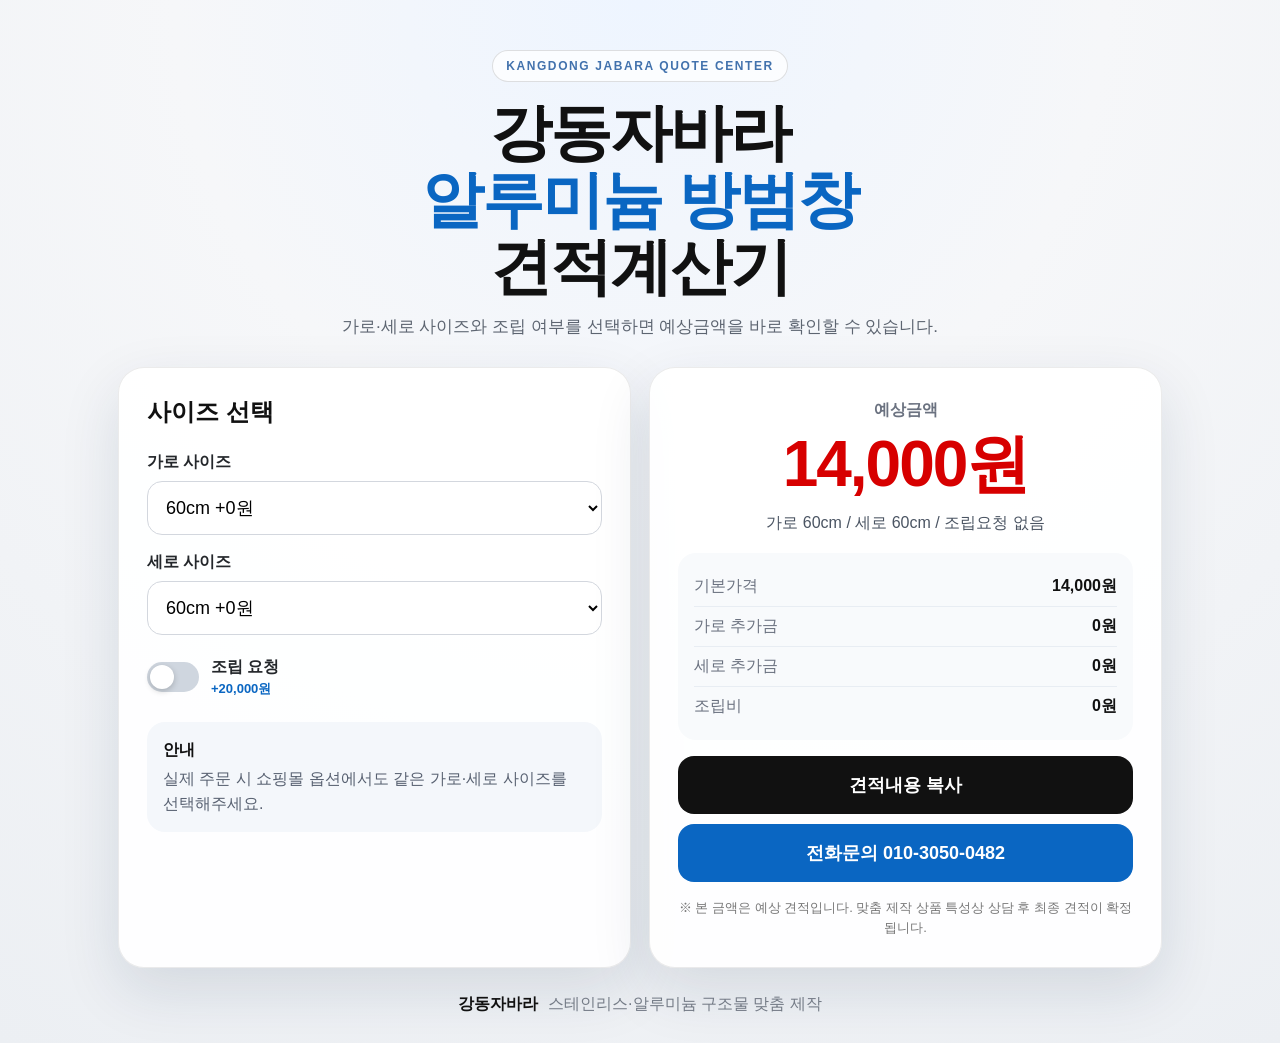
==== index.html @ 0773e026 "Add files via upload" ====
<!doctype html>
<html lang="ko">
<head>
  <meta charset="utf-8">
  <meta name="viewport" content="width=device-width,initial-scale=1">
  <title>강동자바라 견적센터</title>
  <meta name="description" content="강동자바라 알루미늄 방범창 예상 견적 계산기">
  <link rel="stylesheet" href="style.css">
</head>
<body>
  <main class="page">
    <section class="hero">
      <div class="badge">KANGDONG JABARA QUOTE CENTER</div>
      <h1>강동자바라<br><span>알루미늄 방범창</span><br>견적계산기</h1>
      <p>가로·세로 사이즈와 조립 여부를 선택하면 예상금액을 바로 확인할 수 있습니다.</p>
    </section>

    <section class="calculator">
      <div class="panel input-panel">
        <h2>사이즈 선택</h2>

        <label for="width">가로 사이즈</label>
        <select id="width"></select>

        <label for="height">세로 사이즈</label>
        <select id="height"></select>

        <label class="toggle">
          <input type="checkbox" id="assemble">
          <span class="toggle-ui"></span>
          <span>조립 요청<em>+20,000원</em></span>
        </label>

        <div class="info">
          <strong>안내</strong>
          <p>실제 주문 시 쇼핑몰 옵션에서도 같은 가로·세로 사이즈를 선택해주세요.</p>
        </div>
      </div>

      <div class="panel result-panel">
        <p class="result-label">예상금액</p>
        <div class="price" id="total">14,000원</div>
        <div class="detail" id="detail">가로 60cm / 세로 60cm / 조립요청 없음</div>

        <div class="breakdown">
          <div><span>기본가격</span><b id="basePrice">14,000원</b></div>
          <div><span>가로 추가금</span><b id="widthPrice">0원</b></div>
          <div><span>세로 추가금</span><b id="heightPrice">0원</b></div>
          <div><span>조립비</span><b id="assemblePrice">0원</b></div>
        </div>

        <button type="button" class="copy" id="copyBtn">견적내용 복사</button>
        <a class="call" href="tel:01030500482">전화문의 010-3050-0482</a>

        <p class="notice">※ 본 금액은 예상 견적입니다. 맞춤 제작 상품 특성상 상담 후 최종 견적이 확정됩니다.</p>
      </div>
    </section>

    <footer>
      <strong>강동자바라</strong>
      <span>스테인리스·알루미늄 구조물 맞춤 제작</span>
    </footer>
  </main>

  <script src="prices.js"></script>
  <script src="script.js"></script>
</body>
</html>
---- style.css ----
*{box-sizing:border-box}html{scroll-behavior:smooth}body{margin:0;font-family:Arial,'Malgun Gothic','Apple SD Gothic Neo',sans-serif;color:#111;background:radial-gradient(circle at top,#eef5ff 0,#f6f7f9 38%,#eceff3 100%)}.page{width:min(1080px,100%);margin:0 auto;padding:34px 18px 28px}.hero{text-align:center;padding:16px 0 26px}.badge{display:inline-block;padding:8px 13px;border:1px solid rgba(0,0,0,.12);border-radius:999px;background:rgba(255,255,255,.75);font-size:12px;font-weight:800;letter-spacing:1.6px;color:#4272ad}.hero h1{margin:18px 0 12px;font-size:clamp(34px,7vw,62px);line-height:1.08;letter-spacing:-2px}.hero h1 span{color:#0a66c2}.hero p{margin:0 auto;max-width:620px;color:#5d6571;font-size:17px;line-height:1.65}.calculator{display:grid;grid-template-columns:1fr 1fr;gap:18px;align-items:stretch}.panel{background:rgba(255,255,255,.92);border:1px solid rgba(0,0,0,.08);border-radius:26px;box-shadow:0 22px 60px rgba(20,40,70,.12);padding:28px}.input-panel h2{margin:0 0 24px;font-size:24px}label{display:block;margin:17px 0 8px;font-weight:800;color:#24272b}select{width:100%;height:54px;border:1px solid #d3d7de;border-radius:15px;background:#fff;padding:0 14px;font-size:18px;outline:none}select:focus{border-color:#0a66c2;box-shadow:0 0 0 4px rgba(10,102,194,.12)}.toggle{margin-top:22px;display:flex;align-items:center;gap:12px;cursor:pointer}.toggle input{position:absolute;opacity:0}.toggle-ui{width:52px;height:30px;background:#cfd6df;border-radius:999px;position:relative;transition:.2s}.toggle-ui:after{content:"";position:absolute;width:24px;height:24px;left:3px;top:3px;background:#fff;border-radius:50%;box-shadow:0 2px 6px rgba(0,0,0,.2);transition:.2s}.toggle input:checked+.toggle-ui{background:#0a66c2}.toggle input:checked+.toggle-ui:after{left:25px}.toggle em{display:block;font-style:normal;color:#0a66c2;font-size:13px;margin-top:2px}.info{margin-top:24px;background:#f4f7fb;border-radius:18px;padding:16px;color:#596272;line-height:1.55}.info strong{display:block;color:#111;margin-bottom:4px}.info p{margin:0}.result-panel{text-align:center;display:flex;flex-direction:column}.result-label{margin:4px 0 8px;color:#6b7280;font-weight:800}.price{font-size:clamp(44px,8vw,64px);font-weight:900;color:#d70000;letter-spacing:-2px;line-height:1.1}.detail{margin:12px auto 18px;color:#4b5563;line-height:1.5}.breakdown{background:#f8fafc;border-radius:18px;padding:14px 16px;text-align:left;margin:0 0 16px}.breakdown div{display:flex;justify-content:space-between;gap:12px;padding:9px 0;border-bottom:1px solid #e8edf3}.breakdown div:last-child{border-bottom:0}.breakdown span{color:#6b7280}.breakdown b{color:#111}.copy,.call{width:100%;display:block;border:0;border-radius:16px;padding:17px 14px;font-size:18px;font-weight:900;text-decoration:none;cursor:pointer}.copy{background:#111;color:#fff}.call{margin-top:10px;background:#0a66c2;color:#fff}.notice{margin:16px 0 0;color:#777;font-size:13px;line-height:1.55}footer{text-align:center;margin-top:26px;color:#747b86;display:flex;gap:10px;justify-content:center;flex-wrap:wrap}footer strong{color:#111}@media(max-width:820px){.calculator{grid-template-columns:1fr}.page{padding-top:22px}.panel{padding:22px;border-radius:22px}.hero{padding-top:8px}.hero h1{letter-spacing:-1px}}
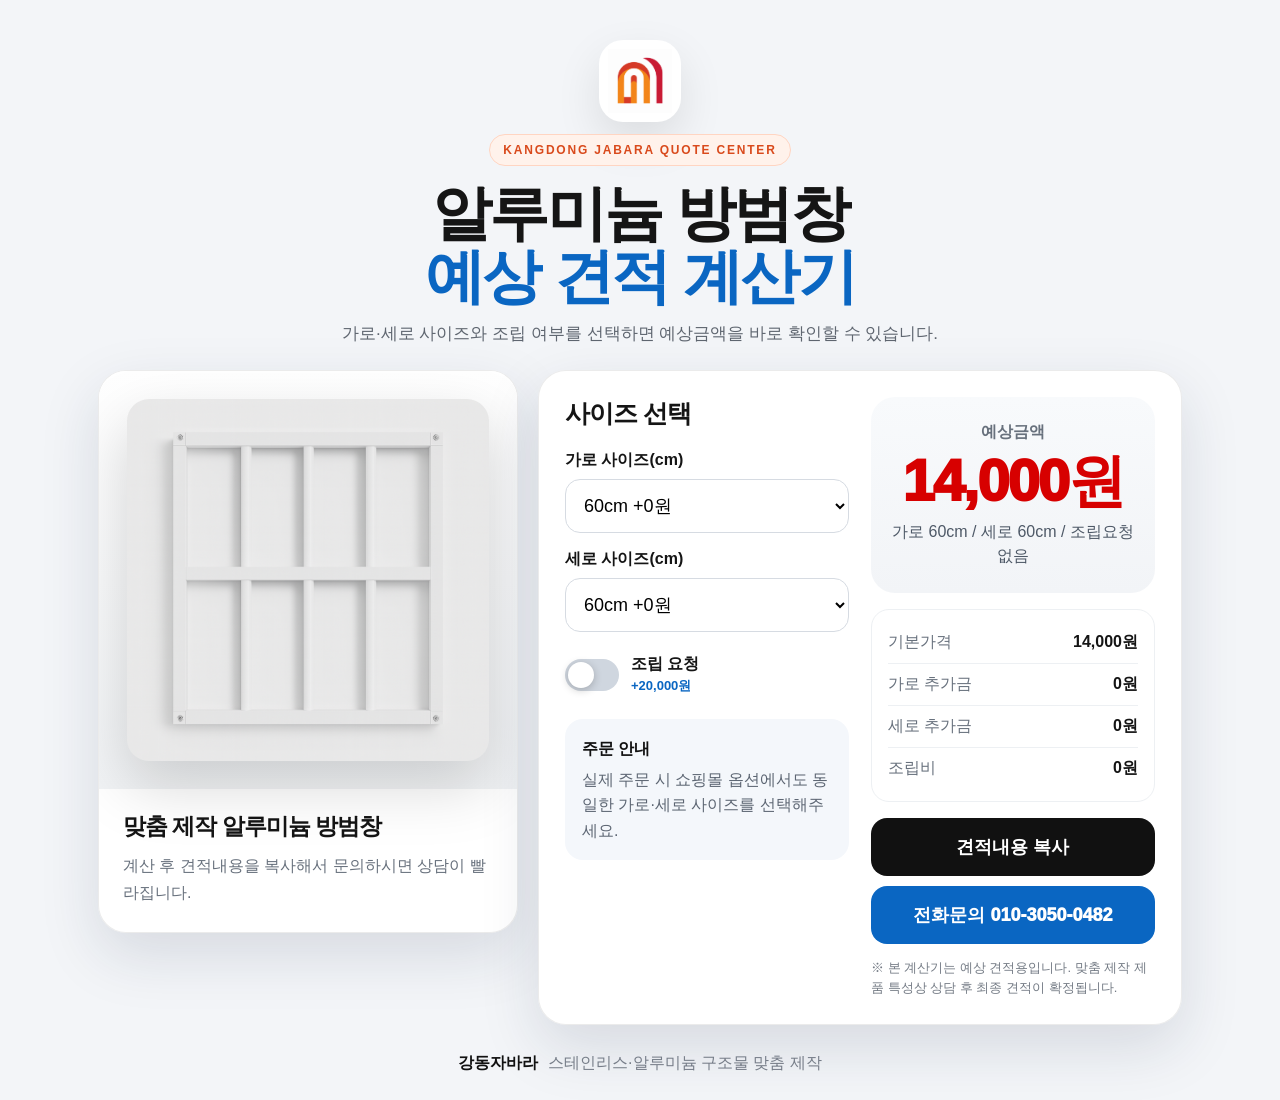
==== commit 243dd190: "Add files via upload" ====
--- a/index.html
+++ b/index.html
@@ -1,68 +1,52 @@
 <!doctype html>
 <html lang="ko">
 <head>
-  <meta charset="utf-8">
-  <meta name="viewport" content="width=device-width,initial-scale=1">
-  <title>강동자바라 견적센터</title>
-  <meta name="description" content="강동자바라 알루미늄 방범창 예상 견적 계산기">
-  <link rel="stylesheet" href="style.css">
+<meta charset="utf-8">
+<meta name="viewport" content="width=device-width,initial-scale=1">
+<title>강동자바라 알루미늄 방범창 견적센터</title>
+<link rel="stylesheet" href="style.css">
 </head>
 <body>
-  <main class="page">
-    <section class="hero">
-      <div class="badge">KANGDONG JABARA QUOTE CENTER</div>
-      <h1>강동자바라<br><span>알루미늄 방범창</span><br>견적계산기</h1>
-      <p>가로·세로 사이즈와 조립 여부를 선택하면 예상금액을 바로 확인할 수 있습니다.</p>
-    </section>
+<main class="page">
+<section class="hero">
+<div class="logoBox"><img src="images/logo.png" alt="강동자바라 로고"></div>
+<div class="eyebrow">KANGDONG JABARA QUOTE CENTER</div>
+<h1>알루미늄 방범창<br><span>예상 견적 계산기</span></h1>
+<p>가로·세로 사이즈와 조립 여부를 선택하면 예상금액을 바로 확인할 수 있습니다.</p>
+</section>
 
-    <section class="calculator">
-      <div class="panel input-panel">
-        <h2>사이즈 선택</h2>
+<section class="quoteWrap">
+<div class="productCard">
+<div class="productImage"><img src="images/product.png" alt="알루미늄 방범창 제품 이미지"></div>
+<div class="productText"><strong>맞춤 제작 알루미늄 방범창</strong><p>계산 후 견적내용을 복사해서 문의하시면 상담이 빨라집니다.</p></div>
+</div>
 
-        <label for="width">가로 사이즈</label>
-        <select id="width"></select>
+<div class="calcCard">
+<div class="formArea">
+<h2>사이즈 선택</h2>
+<label for="width">가로 사이즈(cm)</label><select id="width"></select>
+<label for="height">세로 사이즈(cm)</label><select id="height"></select>
+<label class="switch"><input type="checkbox" id="assemble"><span class="slider"></span><span class="switchText">조립 요청 <b>+20,000원</b></span></label>
+<div class="guide"><b>주문 안내</b><span>실제 주문 시 쇼핑몰 옵션에서도 동일한 가로·세로 사이즈를 선택해주세요.</span></div>
+</div>
 
-        <label for="height">세로 사이즈</label>
-        <select id="height"></select>
+<div class="resultArea">
+<div class="resultBox"><span>예상금액</span><strong id="total">14,000원</strong><p id="detail">가로 60cm / 세로 60cm / 조립요청 없음</p></div>
+<div class="breakdown">
+<div><span>기본가격</span><b id="basePrice">14,000원</b></div>
+<div><span>가로 추가금</span><b id="widthPrice">0원</b></div>
+<div><span>세로 추가금</span><b id="heightPrice">0원</b></div>
+<div><span>조립비</span><b id="assemblePrice">0원</b></div>
+</div>
+<div class="buttons"><button id="copyBtn" type="button">견적내용 복사</button><a href="tel:01030500482">전화문의 010-3050-0482</a></div>
+<p class="notice">※ 본 계산기는 예상 견적용입니다. 맞춤 제작 제품 특성상 상담 후 최종 견적이 확정됩니다.</p>
+</div>
+</div>
+</section>
 
-        <label class="toggle">
-          <input type="checkbox" id="assemble">
-          <span class="toggle-ui"></span>
-          <span>조립 요청<em>+20,000원</em></span>
-        </label>
-
-        <div class="info">
-          <strong>안내</strong>
-          <p>실제 주문 시 쇼핑몰 옵션에서도 같은 가로·세로 사이즈를 선택해주세요.</p>
-        </div>
-      </div>
-
-      <div class="panel result-panel">
-        <p class="result-label">예상금액</p>
-        <div class="price" id="total">14,000원</div>
-        <div class="detail" id="detail">가로 60cm / 세로 60cm / 조립요청 없음</div>
-
-        <div class="breakdown">
-          <div><span>기본가격</span><b id="basePrice">14,000원</b></div>
-          <div><span>가로 추가금</span><b id="widthPrice">0원</b></div>
-          <div><span>세로 추가금</span><b id="heightPrice">0원</b></div>
-          <div><span>조립비</span><b id="assemblePrice">0원</b></div>
-        </div>
-
-        <button type="button" class="copy" id="copyBtn">견적내용 복사</button>
-        <a class="call" href="tel:01030500482">전화문의 010-3050-0482</a>
-
-        <p class="notice">※ 본 금액은 예상 견적입니다. 맞춤 제작 상품 특성상 상담 후 최종 견적이 확정됩니다.</p>
-      </div>
-    </section>
-
-    <footer>
-      <strong>강동자바라</strong>
-      <span>스테인리스·알루미늄 구조물 맞춤 제작</span>
-    </footer>
-  </main>
-
-  <script src="prices.js"></script>
-  <script src="script.js"></script>
+<footer><b>강동자바라</b><span>스테인리스·알루미늄 구조물 맞춤 제작</span></footer>
+</main>
+<script src="prices.js"></script>
+<script src="script.js"></script>
 </body>
 </html>
--- a/style.css
+++ b/style.css
@@ -1 +1 @@
-*{box-sizing:border-box}html{scroll-behavior:smooth}body{margin:0;font-family:Arial,'Malgun Gothic','Apple SD Gothic Neo',sans-serif;color:#111;background:radial-gradient(circle at top,#eef5ff 0,#f6f7f9 38%,#eceff3 100%)}.page{width:min(1080px,100%);margin:0 auto;padding:34px 18px 28px}.hero{text-align:center;padding:16px 0 26px}.badge{display:inline-block;padding:8px 13px;border:1px solid rgba(0,0,0,.12);border-radius:999px;background:rgba(255,255,255,.75);font-size:12px;font-weight:800;letter-spacing:1.6px;color:#4272ad}.hero h1{margin:18px 0 12px;font-size:clamp(34px,7vw,62px);line-height:1.08;letter-spacing:-2px}.hero h1 span{color:#0a66c2}.hero p{margin:0 auto;max-width:620px;color:#5d6571;font-size:17px;line-height:1.65}.calculator{display:grid;grid-template-columns:1fr 1fr;gap:18px;align-items:stretch}.panel{background:rgba(255,255,255,.92);border:1px solid rgba(0,0,0,.08);border-radius:26px;box-shadow:0 22px 60px rgba(20,40,70,.12);padding:28px}.input-panel h2{margin:0 0 24px;font-size:24px}label{display:block;margin:17px 0 8px;font-weight:800;color:#24272b}select{width:100%;height:54px;border:1px solid #d3d7de;border-radius:15px;background:#fff;padding:0 14px;font-size:18px;outline:none}select:focus{border-color:#0a66c2;box-shadow:0 0 0 4px rgba(10,102,194,.12)}.toggle{margin-top:22px;display:flex;align-items:center;gap:12px;cursor:pointer}.toggle input{position:absolute;opacity:0}.toggle-ui{width:52px;height:30px;background:#cfd6df;border-radius:999px;position:relative;transition:.2s}.toggle-ui:after{content:"";position:absolute;width:24px;height:24px;left:3px;top:3px;background:#fff;border-radius:50%;box-shadow:0 2px 6px rgba(0,0,0,.2);transition:.2s}.toggle input:checked+.toggle-ui{background:#0a66c2}.toggle input:checked+.toggle-ui:after{left:25px}.toggle em{display:block;font-style:normal;color:#0a66c2;font-size:13px;margin-top:2px}.info{margin-top:24px;background:#f4f7fb;border-radius:18px;padding:16px;color:#596272;line-height:1.55}.info strong{display:block;color:#111;margin-bottom:4px}.info p{margin:0}.result-panel{text-align:center;display:flex;flex-direction:column}.result-label{margin:4px 0 8px;color:#6b7280;font-weight:800}.price{font-size:clamp(44px,8vw,64px);font-weight:900;color:#d70000;letter-spacing:-2px;line-height:1.1}.detail{margin:12px auto 18px;color:#4b5563;line-height:1.5}.breakdown{background:#f8fafc;border-radius:18px;padding:14px 16px;text-align:left;margin:0 0 16px}.breakdown div{display:flex;justify-content:space-between;gap:12px;padding:9px 0;border-bottom:1px solid #e8edf3}.breakdown div:last-child{border-bottom:0}.breakdown span{color:#6b7280}.breakdown b{color:#111}.copy,.call{width:100%;display:block;border:0;border-radius:16px;padding:17px 14px;font-size:18px;font-weight:900;text-decoration:none;cursor:pointer}.copy{background:#111;color:#fff}.call{margin-top:10px;background:#0a66c2;color:#fff}.notice{margin:16px 0 0;color:#777;font-size:13px;line-height:1.55}footer{text-align:center;margin-top:26px;color:#747b86;display:flex;gap:10px;justify-content:center;flex-wrap:wrap}footer strong{color:#111}@media(max-width:820px){.calculator{grid-template-columns:1fr}.page{padding-top:22px}.panel{padding:22px;border-radius:22px}.hero{padding-top:8px}.hero h1{letter-spacing:-1px}}+*{box-sizing:border-box}body{margin:0;font-family:Arial,'Malgun Gothic','Apple SD Gothic Neo',sans-serif;color:#151515;background:#f3f5f8}.page{width:min(1120px,100%);margin:0 auto;padding:30px 18px 26px}.hero{text-align:center;padding:10px 0 22px}.logoBox{width:82px;height:82px;margin:0 auto 12px;border-radius:24px;background:#fff;display:grid;place-items:center;box-shadow:0 18px 45px rgba(0,0,0,.10);overflow:hidden}.logoBox img{width:78%;height:78%;object-fit:contain}.eyebrow{display:inline-block;font-size:12px;font-weight:900;letter-spacing:1.8px;color:#d94a1c;background:#fff2eb;border:1px solid #ffd5c2;border-radius:999px;padding:8px 13px}h1{margin:16px 0 12px;font-size:clamp(34px,6.5vw,60px);line-height:1.05;letter-spacing:-2.5px}h1 span{color:#0a66c2}.hero p{margin:0 auto;color:#5f6670;font-size:17px;line-height:1.65;max-width:650px}.quoteWrap{display:grid;grid-template-columns:420px 1fr;gap:20px;align-items:start}.productCard,.calcCard{background:rgba(255,255,255,.96);border:1px solid rgba(0,0,0,.08);border-radius:28px;box-shadow:0 22px 60px rgba(20,40,70,.13)}.productCard{overflow:hidden}.productImage{background:linear-gradient(180deg,#fff,#f1f3f5);padding:28px}.productImage img{width:100%;display:block;border-radius:22px;filter:drop-shadow(0 24px 30px rgba(0,0,0,.16))}.productText{padding:22px 24px 26px}.productText strong{display:block;font-size:23px;letter-spacing:-1px}.productText p{margin:10px 0 0;color:#68717d;line-height:1.7}.calcCard{display:grid;grid-template-columns:1fr 1fr;padding:26px;gap:22px}.formArea h2{margin:0 0 20px;font-size:25px;letter-spacing:-1px}label{display:block;margin:16px 0 8px;font-weight:900}select{width:100%;height:54px;border:1px solid #d6dbe2;border-radius:15px;background:#fff;padding:0 14px;font-size:18px;outline:none}select:focus{border-color:#0a66c2;box-shadow:0 0 0 4px rgba(10,102,194,.12)}.switch{margin-top:22px;display:flex;align-items:center;gap:12px;cursor:pointer}.switch input{position:absolute;opacity:0}.slider{width:54px;height:32px;border-radius:999px;background:#cfd6df;position:relative;transition:.2s}.slider:after{content:"";width:26px;height:26px;position:absolute;left:3px;top:3px;background:#fff;border-radius:50%;box-shadow:0 2px 8px rgba(0,0,0,.22);transition:.2s}.switch input:checked+.slider{background:#0a66c2}.switch input:checked+.slider:after{left:25px}.switchText b{display:block;color:#0a66c2;font-size:13px;margin-top:2px}.guide{margin-top:24px;padding:17px;border-radius:18px;background:#f4f7fb;color:#5d6673;line-height:1.6}.guide b{display:block;color:#111;margin-bottom:5px}.guide span{display:block}.resultBox{text-align:center;background:linear-gradient(180deg,#f8fafc,#f2f4f7);border-radius:24px;padding:25px 18px}.resultBox span{display:block;color:#68717d;font-weight:900}.resultBox strong{display:block;margin:8px 0;font-size:clamp(42px,6vw,58px);line-height:1.05;color:#d70000;font-weight:1000;letter-spacing:-2px}.resultBox p{margin:0;color:#4e5967;line-height:1.5}.breakdown{margin-top:16px;background:#fff;border:1px solid #edf0f3;border-radius:18px;padding:12px 16px}.breakdown div{display:flex;justify-content:space-between;gap:12px;padding:10px 0;border-bottom:1px solid #edf0f3}.breakdown div:last-child{border-bottom:0}.breakdown span{color:#68717d}.buttons{margin-top:16px;display:grid;gap:10px}.buttons button,.buttons a{width:100%;border:0;border-radius:16px;padding:17px 12px;font-size:18px;font-weight:1000;text-align:center;text-decoration:none;cursor:pointer}.buttons button{background:#111;color:#fff}.buttons a{background:#0a66c2;color:#fff}.notice{margin:14px 0 0;color:#747b85;font-size:13px;line-height:1.55}footer{text-align:center;margin-top:28px;color:#767d88;display:flex;gap:10px;justify-content:center;flex-wrap:wrap}footer b{color:#111}@media(max-width:960px){.quoteWrap{grid-template-columns:1fr}.calcCard{grid-template-columns:1fr}.productCard{max-width:540px;margin:0 auto;width:100%}}@media(max-width:520px){.page{padding:20px 14px}.logoBox{width:70px;height:70px;border-radius:20px}h1{letter-spacing:-1.5px}.productImage{padding:20px}.calcCard{padding:20px;border-radius:24px}.productCard{border-radius:24px}.resultBox strong{font-size:42px}}
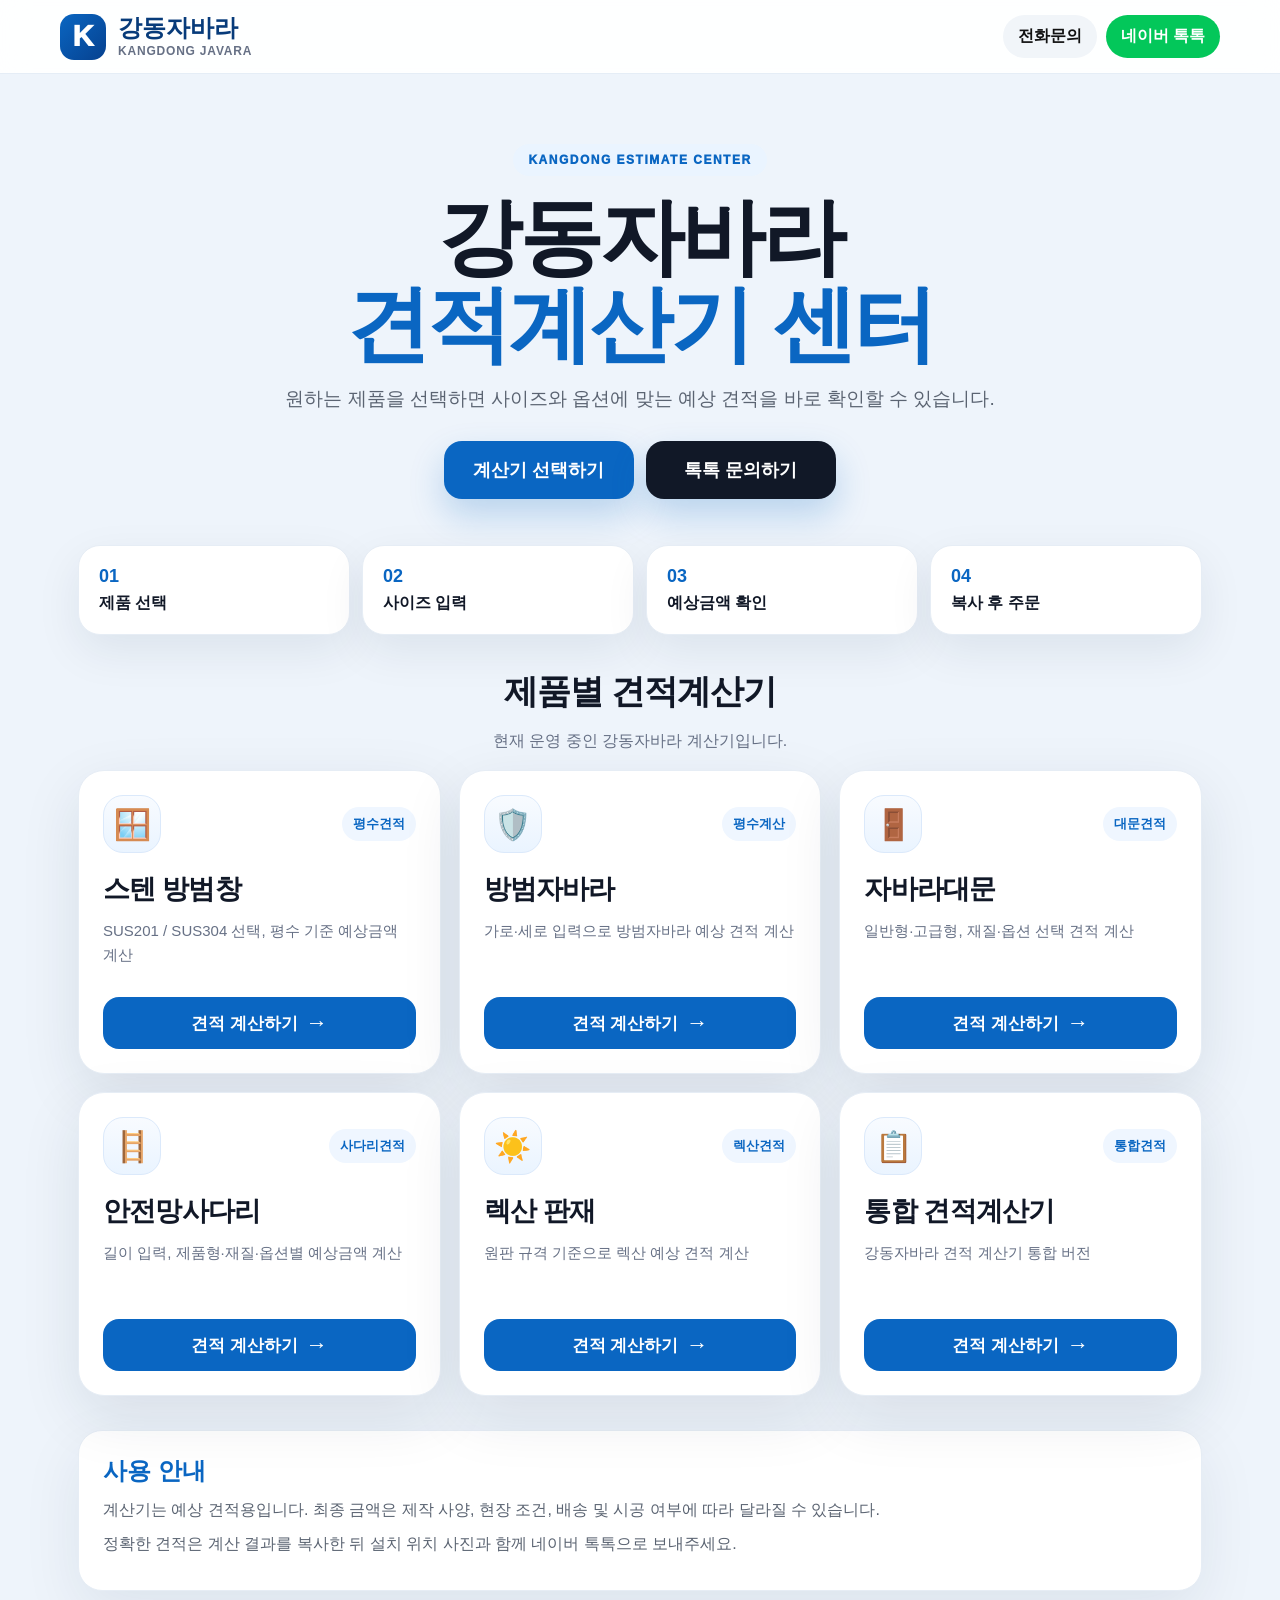
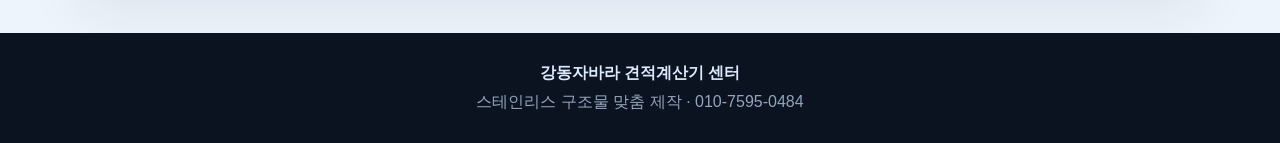
==== commit 15c8c93c: "Add files via upload" ====
--- a/index.html
+++ b/index.html
@@ -1,52 +1,27 @@
-<!doctype html>
-<html lang="ko">
-<head>
-<meta charset="utf-8">
-<meta name="viewport" content="width=device-width,initial-scale=1">
-<title>강동자바라 알루미늄 방범창 견적센터</title>
-<link rel="stylesheet" href="style.css">
-</head>
-<body>
-<main class="page">
-<section class="hero">
-<div class="logoBox"><img src="images/logo.png" alt="강동자바라 로고"></div>
-<div class="eyebrow">KANGDONG JABARA QUOTE CENTER</div>
-<h1>알루미늄 방범창<br><span>예상 견적 계산기</span></h1>
-<p>가로·세로 사이즈와 조립 여부를 선택하면 예상금액을 바로 확인할 수 있습니다.</p>
-</section>
-
-<section class="quoteWrap">
-<div class="productCard">
-<div class="productImage"><img src="images/product.png" alt="알루미늄 방범창 제품 이미지"></div>
-<div class="productText"><strong>맞춤 제작 알루미늄 방범창</strong><p>계산 후 견적내용을 복사해서 문의하시면 상담이 빨라집니다.</p></div>
-</div>
-
-<div class="calcCard">
-<div class="formArea">
-<h2>사이즈 선택</h2>
-<label for="width">가로 사이즈(cm)</label><select id="width"></select>
-<label for="height">세로 사이즈(cm)</label><select id="height"></select>
-<label class="switch"><input type="checkbox" id="assemble"><span class="slider"></span><span class="switchText">조립 요청 <b>+20,000원</b></span></label>
-<div class="guide"><b>주문 안내</b><span>실제 주문 시 쇼핑몰 옵션에서도 동일한 가로·세로 사이즈를 선택해주세요.</span></div>
-</div>
-
-<div class="resultArea">
-<div class="resultBox"><span>예상금액</span><strong id="total">14,000원</strong><p id="detail">가로 60cm / 세로 60cm / 조립요청 없음</p></div>
-<div class="breakdown">
-<div><span>기본가격</span><b id="basePrice">14,000원</b></div>
-<div><span>가로 추가금</span><b id="widthPrice">0원</b></div>
-<div><span>세로 추가금</span><b id="heightPrice">0원</b></div>
-<div><span>조립비</span><b id="assemblePrice">0원</b></div>
-</div>
-<div class="buttons"><button id="copyBtn" type="button">견적내용 복사</button><a href="tel:01030500482">전화문의 010-3050-0482</a></div>
-<p class="notice">※ 본 계산기는 예상 견적용입니다. 맞춤 제작 제품 특성상 상담 후 최종 견적이 확정됩니다.</p>
-</div>
-</div>
-</section>
-
-<footer><b>강동자바라</b><span>스테인리스·알루미늄 구조물 맞춤 제작</span></footer>
-</main>
-<script src="prices.js"></script>
-<script src="script.js"></script>
-</body>
-</html>
+<!doctype html><html lang="ko"><head><meta charset="utf-8"><meta name="viewport" content="width=device-width,initial-scale=1"><title>강동자바라 견적계산기 센터</title><link rel="stylesheet" href="style.css?v=1"></head><body>
+<header class="topbar"><div class="brand"><div class="logo">K</div><div><b>강동자바라</b><span>KANGDONG JAVARA</span></div></div><nav><a href="tel:01075950484">전화문의</a><a href="https://talk.naver.com/ct/w4a85f?frm=psf" target="_blank">네이버 톡톡</a></nav></header>
+<main>
+<section class="hero"><div class="badge">KANGDONG ESTIMATE CENTER</div><h1>강동자바라<br><em>견적계산기 센터</em></h1><p>원하는 제품을 선택하면 사이즈와 옵션에 맞는 예상 견적을 바로 확인할 수 있습니다.</p><div class="hero-actions"><a href="#calculators">계산기 선택하기</a><a class="dark" href="https://talk.naver.com/ct/w4a85f?frm=psf" target="_blank">톡톡 문의하기</a></div></section>
+<section class="info-bar"><div><b>01</b><span>제품 선택</span></div><div><b>02</b><span>사이즈 입력</span></div><div><b>03</b><span>예상금액 확인</span></div><div><b>04</b><span>복사 후 주문</span></div></section>
+<section class="section-title" id="calculators"><h2>제품별 견적계산기</h2><p>현재 운영 중인 강동자바라 계산기입니다.</p></section>
+<section class="grid"><a class="calc-card" href="https://choi2704.github.io/window-guard-qty-calculator/" target="_blank">
+<div class="card-top"><div class="icon">🪟</div><span>평수견적</span></div>
+<h3>스텐 방범창</h3><p>SUS201 / SUS304 선택, 평수 기준 예상금액 계산</p><div class="go">견적 계산하기 <b>→</b></div></a>
+<a class="calc-card" href="https://choi2704.github.io/security-jabara-calculator/" target="_blank">
+<div class="card-top"><div class="icon">🛡️</div><span>평수계산</span></div>
+<h3>방범자바라</h3><p>가로·세로 입력으로 방범자바라 예상 견적 계산</p><div class="go">견적 계산하기 <b>→</b></div></a>
+<a class="calc-card" href="https://choi2704.github.io/jabara/" target="_blank">
+<div class="card-top"><div class="icon">🚪</div><span>대문견적</span></div>
+<h3>자바라대문</h3><p>일반형·고급형, 재질·옵션 선택 견적 계산</p><div class="go">견적 계산하기 <b>→</b></div></a>
+<a class="calc-card" href="https://choi2704.github.io/ladder-calculator/" target="_blank">
+<div class="card-top"><div class="icon">🪜</div><span>사다리견적</span></div>
+<h3>안전망사다리</h3><p>길이 입력, 제품형·재질·옵션별 예상금액 계산</p><div class="go">견적 계산하기 <b>→</b></div></a>
+<a class="calc-card" href="https://choi2704.github.io/poly/" target="_blank">
+<div class="card-top"><div class="icon">☀️</div><span>렉산견적</span></div>
+<h3>렉산 판재</h3><p>원판 규격 기준으로 렉산 예상 견적 계산</p><div class="go">견적 계산하기 <b>→</b></div></a>
+<a class="calc-card" href="https://choi2704.github.io/kangdong-estimate-v2/" target="_blank">
+<div class="card-top"><div class="icon">📋</div><span>통합견적</span></div>
+<h3>통합 견적계산기</h3><p>강동자바라 견적 계산기 통합 버전</p><div class="go">견적 계산하기 <b>→</b></div></a></section>
+<section class="notice"><h2>사용 안내</h2><p>계산기는 예상 견적용입니다. 최종 금액은 제작 사양, 현장 조건, 배송 및 시공 여부에 따라 달라질 수 있습니다.</p><p>정확한 견적은 계산 결과를 복사한 뒤 설치 위치 사진과 함께 네이버 톡톡으로 보내주세요.</p></section>
+</main><footer><b>강동자바라 견적계산기 센터</b><span>스테인리스 구조물 맞춤 제작 · 010-7595-0484</span></footer>
+</body></html>
--- a/style.css
+++ b/style.css
@@ -1 +1 @@
-*{box-sizing:border-box}body{margin:0;font-family:Arial,'Malgun Gothic','Apple SD Gothic Neo',sans-serif;color:#151515;background:#f3f5f8}.page{width:min(1120px,100%);margin:0 auto;padding:30px 18px 26px}.hero{text-align:center;padding:10px 0 22px}.logoBox{width:82px;height:82px;margin:0 auto 12px;border-radius:24px;background:#fff;display:grid;place-items:center;box-shadow:0 18px 45px rgba(0,0,0,.10);overflow:hidden}.logoBox img{width:78%;height:78%;object-fit:contain}.eyebrow{display:inline-block;font-size:12px;font-weight:900;letter-spacing:1.8px;color:#d94a1c;background:#fff2eb;border:1px solid #ffd5c2;border-radius:999px;padding:8px 13px}h1{margin:16px 0 12px;font-size:clamp(34px,6.5vw,60px);line-height:1.05;letter-spacing:-2.5px}h1 span{color:#0a66c2}.hero p{margin:0 auto;color:#5f6670;font-size:17px;line-height:1.65;max-width:650px}.quoteWrap{display:grid;grid-template-columns:420px 1fr;gap:20px;align-items:start}.productCard,.calcCard{background:rgba(255,255,255,.96);border:1px solid rgba(0,0,0,.08);border-radius:28px;box-shadow:0 22px 60px rgba(20,40,70,.13)}.productCard{overflow:hidden}.productImage{background:linear-gradient(180deg,#fff,#f1f3f5);padding:28px}.productImage img{width:100%;display:block;border-radius:22px;filter:drop-shadow(0 24px 30px rgba(0,0,0,.16))}.productText{padding:22px 24px 26px}.productText strong{display:block;font-size:23px;letter-spacing:-1px}.productText p{margin:10px 0 0;color:#68717d;line-height:1.7}.calcCard{display:grid;grid-template-columns:1fr 1fr;padding:26px;gap:22px}.formArea h2{margin:0 0 20px;font-size:25px;letter-spacing:-1px}label{display:block;margin:16px 0 8px;font-weight:900}select{width:100%;height:54px;border:1px solid #d6dbe2;border-radius:15px;background:#fff;padding:0 14px;font-size:18px;outline:none}select:focus{border-color:#0a66c2;box-shadow:0 0 0 4px rgba(10,102,194,.12)}.switch{margin-top:22px;display:flex;align-items:center;gap:12px;cursor:pointer}.switch input{position:absolute;opacity:0}.slider{width:54px;height:32px;border-radius:999px;background:#cfd6df;position:relative;transition:.2s}.slider:after{content:"";width:26px;height:26px;position:absolute;left:3px;top:3px;background:#fff;border-radius:50%;box-shadow:0 2px 8px rgba(0,0,0,.22);transition:.2s}.switch input:checked+.slider{background:#0a66c2}.switch input:checked+.slider:after{left:25px}.switchText b{display:block;color:#0a66c2;font-size:13px;margin-top:2px}.guide{margin-top:24px;padding:17px;border-radius:18px;background:#f4f7fb;color:#5d6673;line-height:1.6}.guide b{display:block;color:#111;margin-bottom:5px}.guide span{display:block}.resultBox{text-align:center;background:linear-gradient(180deg,#f8fafc,#f2f4f7);border-radius:24px;padding:25px 18px}.resultBox span{display:block;color:#68717d;font-weight:900}.resultBox strong{display:block;margin:8px 0;font-size:clamp(42px,6vw,58px);line-height:1.05;color:#d70000;font-weight:1000;letter-spacing:-2px}.resultBox p{margin:0;color:#4e5967;line-height:1.5}.breakdown{margin-top:16px;background:#fff;border:1px solid #edf0f3;border-radius:18px;padding:12px 16px}.breakdown div{display:flex;justify-content:space-between;gap:12px;padding:10px 0;border-bottom:1px solid #edf0f3}.breakdown div:last-child{border-bottom:0}.breakdown span{color:#68717d}.buttons{margin-top:16px;display:grid;gap:10px}.buttons button,.buttons a{width:100%;border:0;border-radius:16px;padding:17px 12px;font-size:18px;font-weight:1000;text-align:center;text-decoration:none;cursor:pointer}.buttons button{background:#111;color:#fff}.buttons a{background:#0a66c2;color:#fff}.notice{margin:14px 0 0;color:#747b85;font-size:13px;line-height:1.55}footer{text-align:center;margin-top:28px;color:#767d88;display:flex;gap:10px;justify-content:center;flex-wrap:wrap}footer b{color:#111}@media(max-width:960px){.quoteWrap{grid-template-columns:1fr}.calcCard{grid-template-columns:1fr}.productCard{max-width:540px;margin:0 auto;width:100%}}@media(max-width:520px){.page{padding:20px 14px}.logoBox{width:70px;height:70px;border-radius:20px}h1{letter-spacing:-1.5px}.productImage{padding:20px}.calcCard{padding:20px;border-radius:24px}.productCard{border-radius:24px}.resultBox strong{font-size:42px}}+*{box-sizing:border-box}html{scroll-behavior:smooth}body{margin:0;background:#eef4fb;color:#111827;font-family:Arial,'Malgun Gothic','Apple SD Gothic Neo',sans-serif}.topbar{position:sticky;top:0;z-index:10;height:74px;background:rgba(255,255,255,.92);backdrop-filter:blur(14px);border-bottom:1px solid #e5edf6;display:flex;align-items:center;justify-content:space-between;padding:0 max(18px,calc((100vw - 1160px)/2))}.brand{display:flex;align-items:center;gap:12px}.logo{width:46px;height:46px;border-radius:14px;background:linear-gradient(135deg,#0a66c2,#06418f);display:grid;place-items:center;color:#fff;font-size:29px;font-weight:1000}.brand b{display:block;font-size:24px;color:#073b7a;line-height:1}.brand span{display:block;margin-top:4px;font-size:12px;font-weight:900;color:#667085;letter-spacing:.8px}nav{display:flex;gap:9px}nav a{padding:11px 15px;border-radius:999px;background:#f1f5f9;color:#111;text-decoration:none;font-weight:1000}nav a:last-child{background:#03c75a;color:#fff}main{width:min(1160px,100%);margin:auto;padding:0 18px}.hero{text-align:center;padding:70px 0 46px}.badge{display:inline-block;padding:9px 15px;border-radius:999px;background:#eaf4ff;color:#0a66c2;font-size:12px;font-weight:1000;letter-spacing:1.5px}.hero h1{font-size:clamp(46px,8vw,84px);line-height:1.04;margin:18px 0 14px;letter-spacing:-3px}.hero em{font-style:normal;color:#0a66c2}.hero p{max-width:720px;margin:0 auto;font-size:19px;color:#5b6472;line-height:1.7}.hero-actions{display:flex;gap:12px;justify-content:center;flex-wrap:wrap;margin-top:26px}.hero-actions a{display:inline-flex;align-items:center;justify-content:center;min-width:190px;height:58px;border-radius:18px;background:#0a66c2;color:#fff;text-decoration:none;font-size:18px;font-weight:1000;box-shadow:0 16px 35px rgba(10,102,194,.23)}.hero-actions .dark{background:#111827}.info-bar{display:grid;grid-template-columns:repeat(4,1fr);gap:12px;margin-bottom:34px}.info-bar div{padding:20px;background:#fff;border:1px solid #e6edf5;border-radius:22px;box-shadow:0 16px 45px rgba(18,38,63,.08)}.info-bar b{display:block;color:#0a66c2;font-size:18px;margin-bottom:6px}.info-bar span{font-weight:1000}.section-title{text-align:center;margin:24px 0 18px}.section-title h2{margin:0;font-size:34px;letter-spacing:-1px}.section-title p{color:#667085;font-size:16px}.grid{display:grid;grid-template-columns:repeat(3,1fr);gap:18px}.calc-card{display:block;min-height:246px;padding:24px;border-radius:26px;background:#fff;border:1px solid #e6edf5;text-decoration:none;color:#111827;box-shadow:0 20px 60px rgba(18,38,63,.10);transition:.18s}.calc-card:hover{transform:translateY(-4px);box-shadow:0 26px 75px rgba(18,38,63,.16);border-color:#0a66c2}.card-top{display:flex;align-items:center;justify-content:space-between;margin-bottom:18px}.icon{width:58px;height:58px;border-radius:20px;background:linear-gradient(180deg,#f8fbff,#eaf4ff);display:grid;place-items:center;font-size:30px;border:1px solid #dbe9fb}.card-top span{padding:8px 11px;border-radius:999px;background:#eff6ff;color:#0a66c2;font-size:13px;font-weight:1000}.calc-card h3{font-size:27px;margin:0 0 12px;letter-spacing:-.8px}.calc-card p{min-height:54px;margin:0;color:#667085;line-height:1.6;font-size:15px}.go{margin-top:24px;height:52px;border-radius:16px;background:#0a66c2;color:#fff;display:flex;align-items:center;justify-content:center;gap:8px;font-size:17px;font-weight:1000}.go b{font-size:22px}.notice{margin:34px 0 42px;padding:24px;border-radius:24px;background:#fff;border:1px solid #e6edf5;box-shadow:0 20px 60px rgba(18,38,63,.08)}.notice h2{margin:0 0 10px;color:#0a66c2}.notice p{margin:8px 0;color:#5b6472;line-height:1.65}footer{padding:30px 18px;background:#0b1220;color:#dbeafe;text-align:center}footer b,footer span{display:block}footer span{margin-top:8px;color:#93a4bd}@media(max-width:900px){.grid{grid-template-columns:repeat(2,1fr)}.info-bar{grid-template-columns:repeat(2,1fr)}}@media(max-width:560px){.topbar{height:auto;align-items:flex-start;flex-direction:column;gap:12px;padding:14px 16px}nav{width:100%;display:grid;grid-template-columns:1fr 1fr}.hero{padding:44px 0 30px}.hero h1{letter-spacing:-1.5px}.grid{grid-template-columns:1fr}.info-bar{grid-template-columns:1fr}.calc-card{min-height:auto}.hero-actions a{width:100%}}
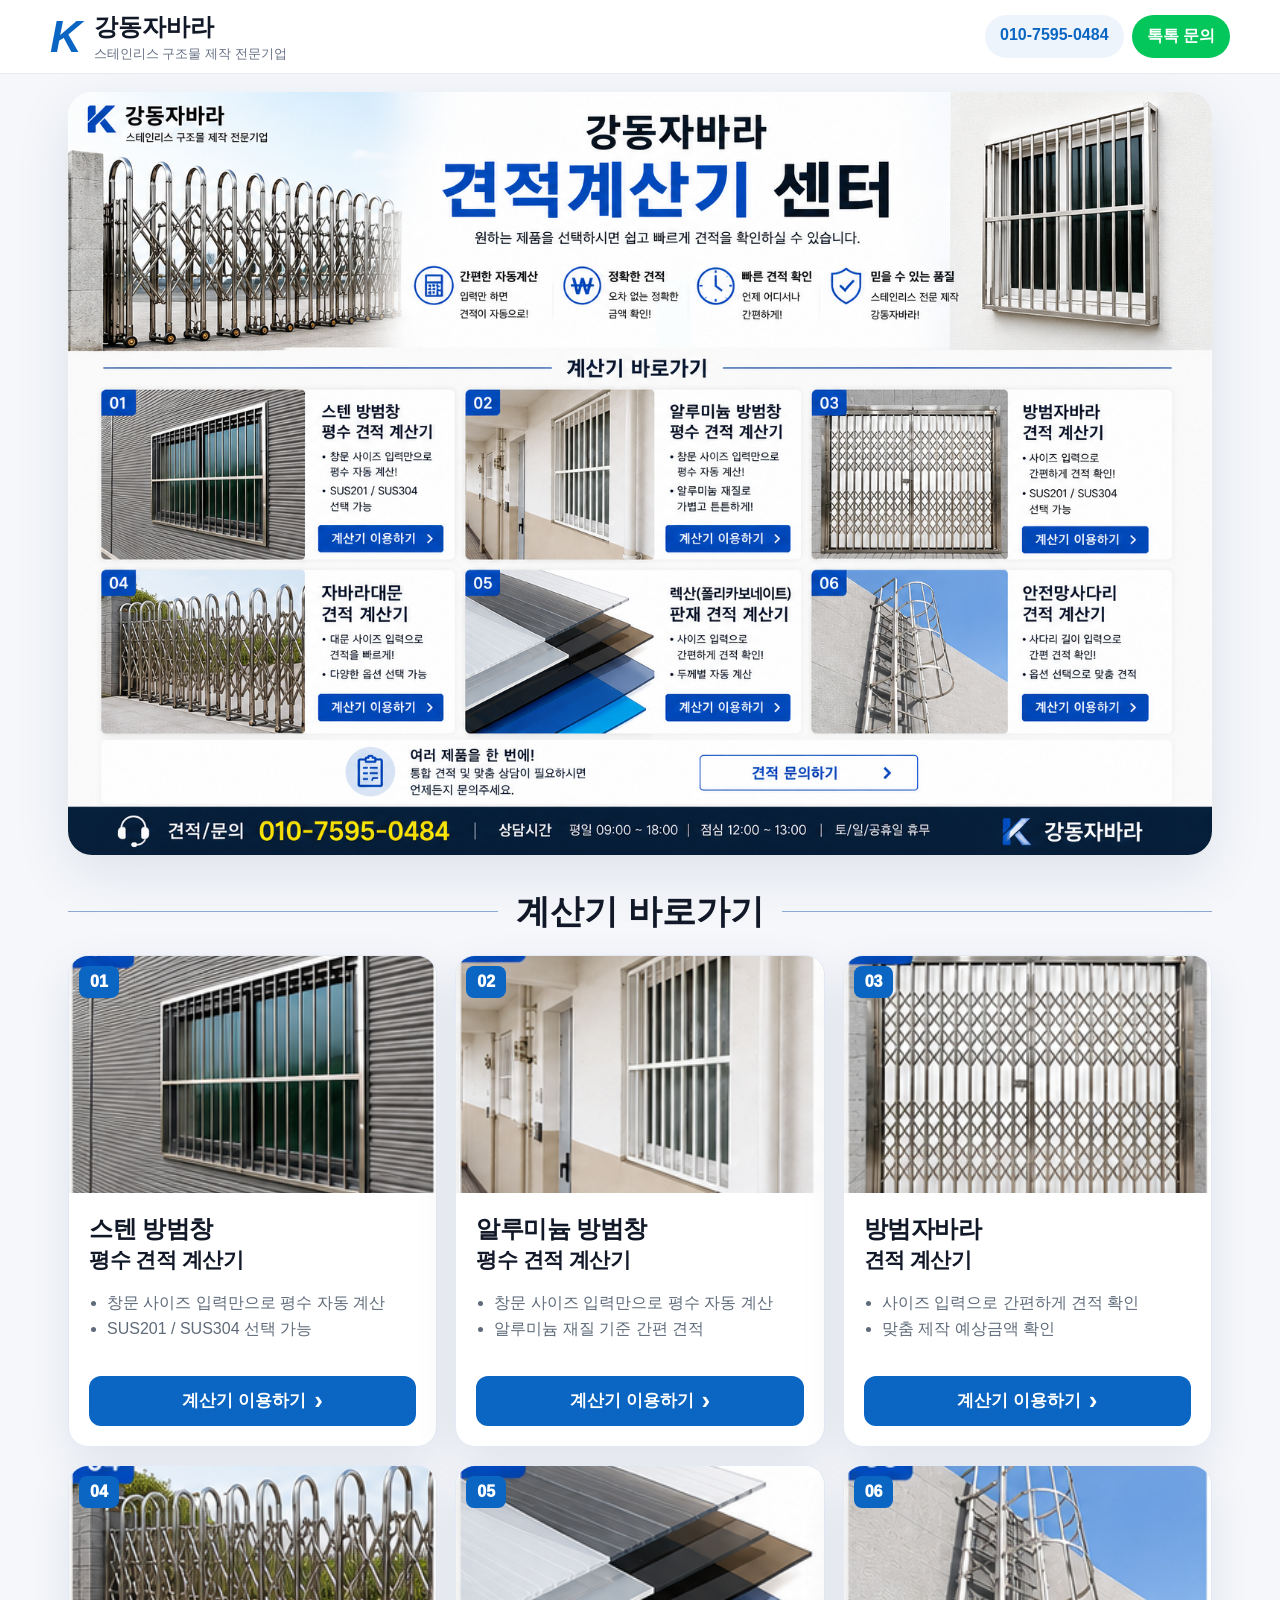
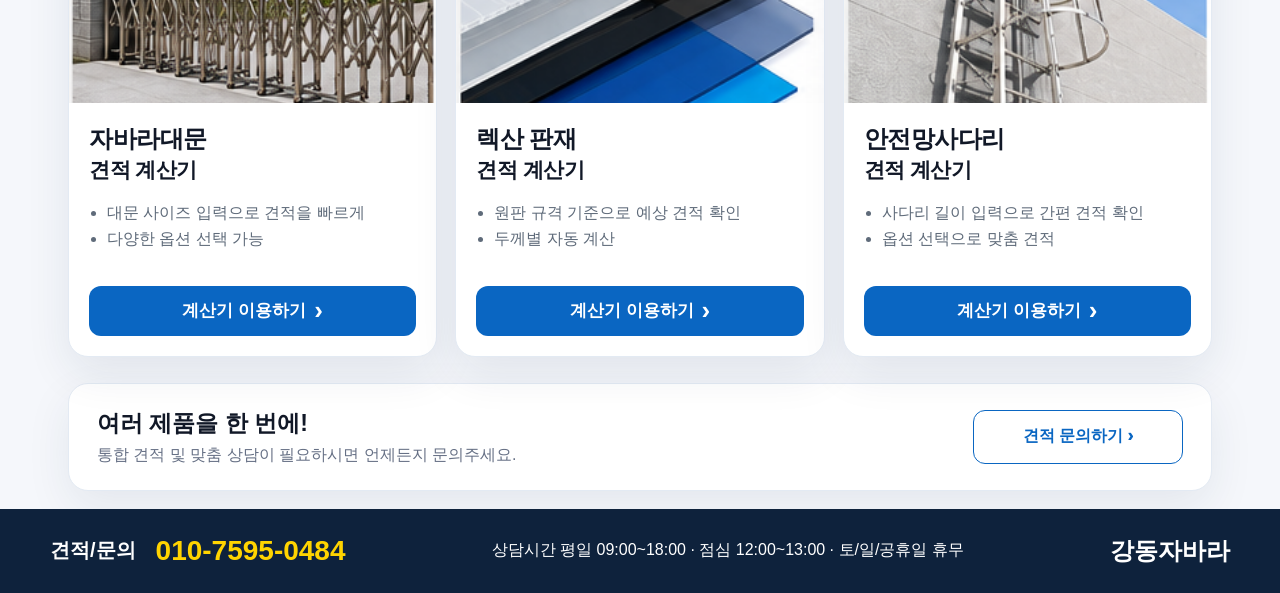
==== commit 91eee7d6: "Add files via upload" ====
--- a/index.html
+++ b/index.html
@@ -1,27 +1,17 @@
-<!doctype html><html lang="ko"><head><meta charset="utf-8"><meta name="viewport" content="width=device-width,initial-scale=1"><title>강동자바라 견적계산기 센터</title><link rel="stylesheet" href="style.css?v=1"></head><body>
-<header class="topbar"><div class="brand"><div class="logo">K</div><div><b>강동자바라</b><span>KANGDONG JAVARA</span></div></div><nav><a href="tel:01075950484">전화문의</a><a href="https://talk.naver.com/ct/w4a85f?frm=psf" target="_blank">네이버 톡톡</a></nav></header>
+<!doctype html><html lang="ko"><head><meta charset="utf-8"><meta name="viewport" content="width=device-width,initial-scale=1"><title>강동자바라 견적계산기 센터</title><link rel="stylesheet" href="style.css?v=3"></head><body>
+<header><div class="brand"><strong>K</strong><span><b>강동자바라</b><small>스테인리스 구조물 제작 전문기업</small></span></div><nav><a href="tel:01075950484">010-7595-0484</a><a href="https://talk.naver.com/ct/w4a85f?frm=psf" target="_blank">톡톡 문의</a></nav></header>
 <main>
-<section class="hero"><div class="badge">KANGDONG ESTIMATE CENTER</div><h1>강동자바라<br><em>견적계산기 센터</em></h1><p>원하는 제품을 선택하면 사이즈와 옵션에 맞는 예상 견적을 바로 확인할 수 있습니다.</p><div class="hero-actions"><a href="#calculators">계산기 선택하기</a><a class="dark" href="https://talk.naver.com/ct/w4a85f?frm=psf" target="_blank">톡톡 문의하기</a></div></section>
-<section class="info-bar"><div><b>01</b><span>제품 선택</span></div><div><b>02</b><span>사이즈 입력</span></div><div><b>03</b><span>예상금액 확인</span></div><div><b>04</b><span>복사 후 주문</span></div></section>
-<section class="section-title" id="calculators"><h2>제품별 견적계산기</h2><p>현재 운영 중인 강동자바라 계산기입니다.</p></section>
-<section class="grid"><a class="calc-card" href="https://choi2704.github.io/window-guard-qty-calculator/" target="_blank">
-<div class="card-top"><div class="icon">🪟</div><span>평수견적</span></div>
-<h3>스텐 방범창</h3><p>SUS201 / SUS304 선택, 평수 기준 예상금액 계산</p><div class="go">견적 계산하기 <b>→</b></div></a>
-<a class="calc-card" href="https://choi2704.github.io/security-jabara-calculator/" target="_blank">
-<div class="card-top"><div class="icon">🛡️</div><span>평수계산</span></div>
-<h3>방범자바라</h3><p>가로·세로 입력으로 방범자바라 예상 견적 계산</p><div class="go">견적 계산하기 <b>→</b></div></a>
-<a class="calc-card" href="https://choi2704.github.io/jabara/" target="_blank">
-<div class="card-top"><div class="icon">🚪</div><span>대문견적</span></div>
-<h3>자바라대문</h3><p>일반형·고급형, 재질·옵션 선택 견적 계산</p><div class="go">견적 계산하기 <b>→</b></div></a>
-<a class="calc-card" href="https://choi2704.github.io/ladder-calculator/" target="_blank">
-<div class="card-top"><div class="icon">🪜</div><span>사다리견적</span></div>
-<h3>안전망사다리</h3><p>길이 입력, 제품형·재질·옵션별 예상금액 계산</p><div class="go">견적 계산하기 <b>→</b></div></a>
-<a class="calc-card" href="https://choi2704.github.io/poly/" target="_blank">
-<div class="card-top"><div class="icon">☀️</div><span>렉산견적</span></div>
-<h3>렉산 판재</h3><p>원판 규격 기준으로 렉산 예상 견적 계산</p><div class="go">견적 계산하기 <b>→</b></div></a>
-<a class="calc-card" href="https://choi2704.github.io/kangdong-estimate-v2/" target="_blank">
-<div class="card-top"><div class="icon">📋</div><span>통합견적</span></div>
-<h3>통합 견적계산기</h3><p>강동자바라 견적 계산기 통합 버전</p><div class="go">견적 계산하기 <b>→</b></div></a></section>
-<section class="notice"><h2>사용 안내</h2><p>계산기는 예상 견적용입니다. 최종 금액은 제작 사양, 현장 조건, 배송 및 시공 여부에 따라 달라질 수 있습니다.</p><p>정확한 견적은 계산 결과를 복사한 뒤 설치 위치 사진과 함께 네이버 톡톡으로 보내주세요.</p></section>
-</main><footer><b>강동자바라 견적계산기 센터</b><span>스테인리스 구조물 맞춤 제작 · 010-7595-0484</span></footer>
-</body></html>+<section class="hero"><img src="images/hero-banner.png" alt="강동자바라 견적계산기 센터"></section>
+<div class="section-title"><i></i><h2>계산기 바로가기</h2><i></i></div>
+<section class="grid">
+<a class="product-card" href="https://choi2704.github.io/window-guard-qty-calculator/" target="_blank"><span class="num">01</span><img src="images/stainless-window.png" alt="스텐 방범창"><div class="card-body"><h3>스텐 방범창<br><small>평수 견적 계산기</small></h3><ul><li>창문 사이즈 입력만으로 평수 자동 계산</li><li>SUS201 / SUS304 선택 가능</li></ul><div class="cta">계산기 이용하기 <b>›</b></div></div></a>
+<a class="product-card" href="https://choi2704.github.io/kangdong-estimate/" target="_blank"><span class="num">02</span><img src="images/aluminum-window.png" alt="알루미늄 방범창"><div class="card-body"><h3>알루미늄 방범창<br><small>평수 견적 계산기</small></h3><ul><li>창문 사이즈 입력만으로 평수 자동 계산</li><li>알루미늄 재질 기준 간편 견적</li></ul><div class="cta">계산기 이용하기 <b>›</b></div></div></a>
+<a class="product-card" href="https://choi2704.github.io/security-jabara-calculator/" target="_blank"><span class="num">03</span><img src="images/security-jabara.png" alt="방범자바라"><div class="card-body"><h3>방범자바라<br><small>견적 계산기</small></h3><ul><li>사이즈 입력으로 간편하게 견적 확인</li><li>맞춤 제작 예상금액 확인</li></ul><div class="cta">계산기 이용하기 <b>›</b></div></div></a>
+<a class="product-card" href="https://choi2704.github.io/jabara/" target="_blank"><span class="num">04</span><img src="images/jabara-gate.png" alt="자바라대문"><div class="card-body"><h3>자바라대문<br><small>견적 계산기</small></h3><ul><li>대문 사이즈 입력으로 견적을 빠르게</li><li>다양한 옵션 선택 가능</li></ul><div class="cta">계산기 이용하기 <b>›</b></div></div></a>
+<a class="product-card" href="https://choi2704.github.io/poly/" target="_blank"><span class="num">05</span><img src="images/lexan.png" alt="렉산 판재"><div class="card-body"><h3>렉산 판재<br><small>견적 계산기</small></h3><ul><li>원판 규격 기준으로 예상 견적 확인</li><li>두께별 자동 계산</li></ul><div class="cta">계산기 이용하기 <b>›</b></div></div></a>
+<a class="product-card" href="https://choi2704.github.io/ladder-calculator/" target="_blank"><span class="num">06</span><img src="images/ladder.png" alt="안전망사다리"><div class="card-body"><h3>안전망사다리<br><small>견적 계산기</small></h3><ul><li>사다리 길이 입력으로 간편 견적 확인</li><li>옵션 선택으로 맞춤 견적</li></ul><div class="cta">계산기 이용하기 <b>›</b></div></div></a>
+</section>
+<section class="contact-box"><div><b>여러 제품을 한 번에!</b><p>통합 견적 및 맞춤 상담이 필요하시면 언제든지 문의주세요.</p></div><a href="https://talk.naver.com/ct/w4a85f?frm=psf" target="_blank">견적 문의하기 ›</a></section>
+</main>
+<footer><b>견적/문의</b><strong>010-7595-0484</strong><span>상담시간 평일 09:00~18:00 · 점심 12:00~13:00 · 토/일/공휴일 휴무</span><em>강동자바라</em></footer>
+</body></html>
--- a/style.css
+++ b/style.css
@@ -1 +1 @@
-*{box-sizing:border-box}html{scroll-behavior:smooth}body{margin:0;background:#eef4fb;color:#111827;font-family:Arial,'Malgun Gothic','Apple SD Gothic Neo',sans-serif}.topbar{position:sticky;top:0;z-index:10;height:74px;background:rgba(255,255,255,.92);backdrop-filter:blur(14px);border-bottom:1px solid #e5edf6;display:flex;align-items:center;justify-content:space-between;padding:0 max(18px,calc((100vw - 1160px)/2))}.brand{display:flex;align-items:center;gap:12px}.logo{width:46px;height:46px;border-radius:14px;background:linear-gradient(135deg,#0a66c2,#06418f);display:grid;place-items:center;color:#fff;font-size:29px;font-weight:1000}.brand b{display:block;font-size:24px;color:#073b7a;line-height:1}.brand span{display:block;margin-top:4px;font-size:12px;font-weight:900;color:#667085;letter-spacing:.8px}nav{display:flex;gap:9px}nav a{padding:11px 15px;border-radius:999px;background:#f1f5f9;color:#111;text-decoration:none;font-weight:1000}nav a:last-child{background:#03c75a;color:#fff}main{width:min(1160px,100%);margin:auto;padding:0 18px}.hero{text-align:center;padding:70px 0 46px}.badge{display:inline-block;padding:9px 15px;border-radius:999px;background:#eaf4ff;color:#0a66c2;font-size:12px;font-weight:1000;letter-spacing:1.5px}.hero h1{font-size:clamp(46px,8vw,84px);line-height:1.04;margin:18px 0 14px;letter-spacing:-3px}.hero em{font-style:normal;color:#0a66c2}.hero p{max-width:720px;margin:0 auto;font-size:19px;color:#5b6472;line-height:1.7}.hero-actions{display:flex;gap:12px;justify-content:center;flex-wrap:wrap;margin-top:26px}.hero-actions a{display:inline-flex;align-items:center;justify-content:center;min-width:190px;height:58px;border-radius:18px;background:#0a66c2;color:#fff;text-decoration:none;font-size:18px;font-weight:1000;box-shadow:0 16px 35px rgba(10,102,194,.23)}.hero-actions .dark{background:#111827}.info-bar{display:grid;grid-template-columns:repeat(4,1fr);gap:12px;margin-bottom:34px}.info-bar div{padding:20px;background:#fff;border:1px solid #e6edf5;border-radius:22px;box-shadow:0 16px 45px rgba(18,38,63,.08)}.info-bar b{display:block;color:#0a66c2;font-size:18px;margin-bottom:6px}.info-bar span{font-weight:1000}.section-title{text-align:center;margin:24px 0 18px}.section-title h2{margin:0;font-size:34px;letter-spacing:-1px}.section-title p{color:#667085;font-size:16px}.grid{display:grid;grid-template-columns:repeat(3,1fr);gap:18px}.calc-card{display:block;min-height:246px;padding:24px;border-radius:26px;background:#fff;border:1px solid #e6edf5;text-decoration:none;color:#111827;box-shadow:0 20px 60px rgba(18,38,63,.10);transition:.18s}.calc-card:hover{transform:translateY(-4px);box-shadow:0 26px 75px rgba(18,38,63,.16);border-color:#0a66c2}.card-top{display:flex;align-items:center;justify-content:space-between;margin-bottom:18px}.icon{width:58px;height:58px;border-radius:20px;background:linear-gradient(180deg,#f8fbff,#eaf4ff);display:grid;place-items:center;font-size:30px;border:1px solid #dbe9fb}.card-top span{padding:8px 11px;border-radius:999px;background:#eff6ff;color:#0a66c2;font-size:13px;font-weight:1000}.calc-card h3{font-size:27px;margin:0 0 12px;letter-spacing:-.8px}.calc-card p{min-height:54px;margin:0;color:#667085;line-height:1.6;font-size:15px}.go{margin-top:24px;height:52px;border-radius:16px;background:#0a66c2;color:#fff;display:flex;align-items:center;justify-content:center;gap:8px;font-size:17px;font-weight:1000}.go b{font-size:22px}.notice{margin:34px 0 42px;padding:24px;border-radius:24px;background:#fff;border:1px solid #e6edf5;box-shadow:0 20px 60px rgba(18,38,63,.08)}.notice h2{margin:0 0 10px;color:#0a66c2}.notice p{margin:8px 0;color:#5b6472;line-height:1.65}footer{padding:30px 18px;background:#0b1220;color:#dbeafe;text-align:center}footer b,footer span{display:block}footer span{margin-top:8px;color:#93a4bd}@media(max-width:900px){.grid{grid-template-columns:repeat(2,1fr)}.info-bar{grid-template-columns:repeat(2,1fr)}}@media(max-width:560px){.topbar{height:auto;align-items:flex-start;flex-direction:column;gap:12px;padding:14px 16px}nav{width:100%;display:grid;grid-template-columns:1fr 1fr}.hero{padding:44px 0 30px}.hero h1{letter-spacing:-1.5px}.grid{grid-template-columns:1fr}.info-bar{grid-template-columns:1fr}.calc-card{min-height:auto}.hero-actions a{width:100%}}+*{box-sizing:border-box}body{margin:0;background:#f5f7fb;color:#111827;font-family:Arial,'Malgun Gothic','Apple SD Gothic Neo',sans-serif}header{height:74px;background:#fff;border-bottom:1px solid #e6ebf2;display:flex;align-items:center;justify-content:space-between;padding:0 max(18px,calc((100vw - 1180px)/2));position:sticky;top:0;z-index:10}.brand{display:flex;align-items:center;gap:12px}.brand>strong{font-size:44px;color:#0a66c2;font-style:italic}.brand span b{display:block;font-size:24px}.brand span small{display:block;color:#667085;margin-top:2px}nav{display:flex;gap:8px}nav a{padding:11px 15px;border-radius:999px;text-decoration:none;font-weight:900;background:#eef4fb;color:#0a66c2}nav a:last-child{background:#03c75a;color:#fff}main{width:min(1180px,100%);margin:auto;padding:18px}.hero{overflow:hidden;border-radius:24px;background:#fff;box-shadow:0 18px 55px rgba(20,45,80,.10)}.hero img{display:block;width:100%;height:auto}.section-title{display:flex;align-items:center;gap:18px;margin:34px 0 20px}.section-title i{height:1px;background:#8caad2;flex:1}.section-title h2{font-size:34px;margin:0;white-space:nowrap}.grid{display:grid;grid-template-columns:repeat(3,1fr);gap:18px}.product-card{position:relative;display:block;overflow:hidden;border-radius:20px;background:#fff;border:1px solid #e3eaf3;text-decoration:none;color:#111827;box-shadow:0 16px 45px rgba(20,45,80,.09);transition:.18s}.product-card:hover{transform:translateY(-4px);border-color:#0a66c2;box-shadow:0 24px 60px rgba(20,45,80,.15)}.product-card img{width:100%;aspect-ratio:1.55/1;object-fit:cover;display:block}.num{position:absolute;top:10px;left:10px;background:#0a66c2;color:#fff;border-radius:8px;padding:7px 11px;font-weight:1000;z-index:2}.card-body{padding:20px}.card-body h3{font-size:24px;margin:0 0 12px;letter-spacing:-.5px}.card-body h3 small{font-size:21px}.card-body ul{padding-left:18px;color:#5f6b7a;line-height:1.65;min-height:70px}.cta{height:50px;background:#0a66c2;color:#fff;border-radius:12px;display:flex;align-items:center;justify-content:center;font-size:17px;font-weight:1000}.cta b{font-size:26px;margin-left:8px}.contact-box{margin-top:26px;background:#fff;border:1px solid #e3eaf3;border-radius:20px;padding:24px 28px;display:flex;align-items:center;justify-content:space-between;gap:18px;box-shadow:0 16px 45px rgba(20,45,80,.08)}.contact-box b{font-size:23px}.contact-box p{margin:6px 0 0;color:#667085}.contact-box a{min-width:210px;height:54px;border:1px solid #0a66c2;border-radius:12px;display:flex;align-items:center;justify-content:center;color:#0a66c2;text-decoration:none;font-weight:1000}footer{background:#0e223c;color:#fff;display:grid;grid-template-columns:auto auto 1fr auto;align-items:center;gap:20px;padding:26px max(18px,calc((100vw - 1180px)/2))}footer b{font-size:20px}footer strong{font-size:28px;color:#ffd400}footer span{text-align:center}footer em{font-style:normal;font-size:24px;font-weight:1000}@media(max-width:900px){.grid{grid-template-columns:repeat(2,1fr)}footer{grid-template-columns:1fr;text-align:center}}@media(max-width:560px){header{height:auto;padding:12px 15px;align-items:flex-start;flex-direction:column}nav{width:100%}nav a{flex:1;text-align:center}.grid{grid-template-columns:1fr}.contact-box{flex-direction:column;text-align:center}.contact-box a{width:100%}.section-title h2{font-size:27px}}
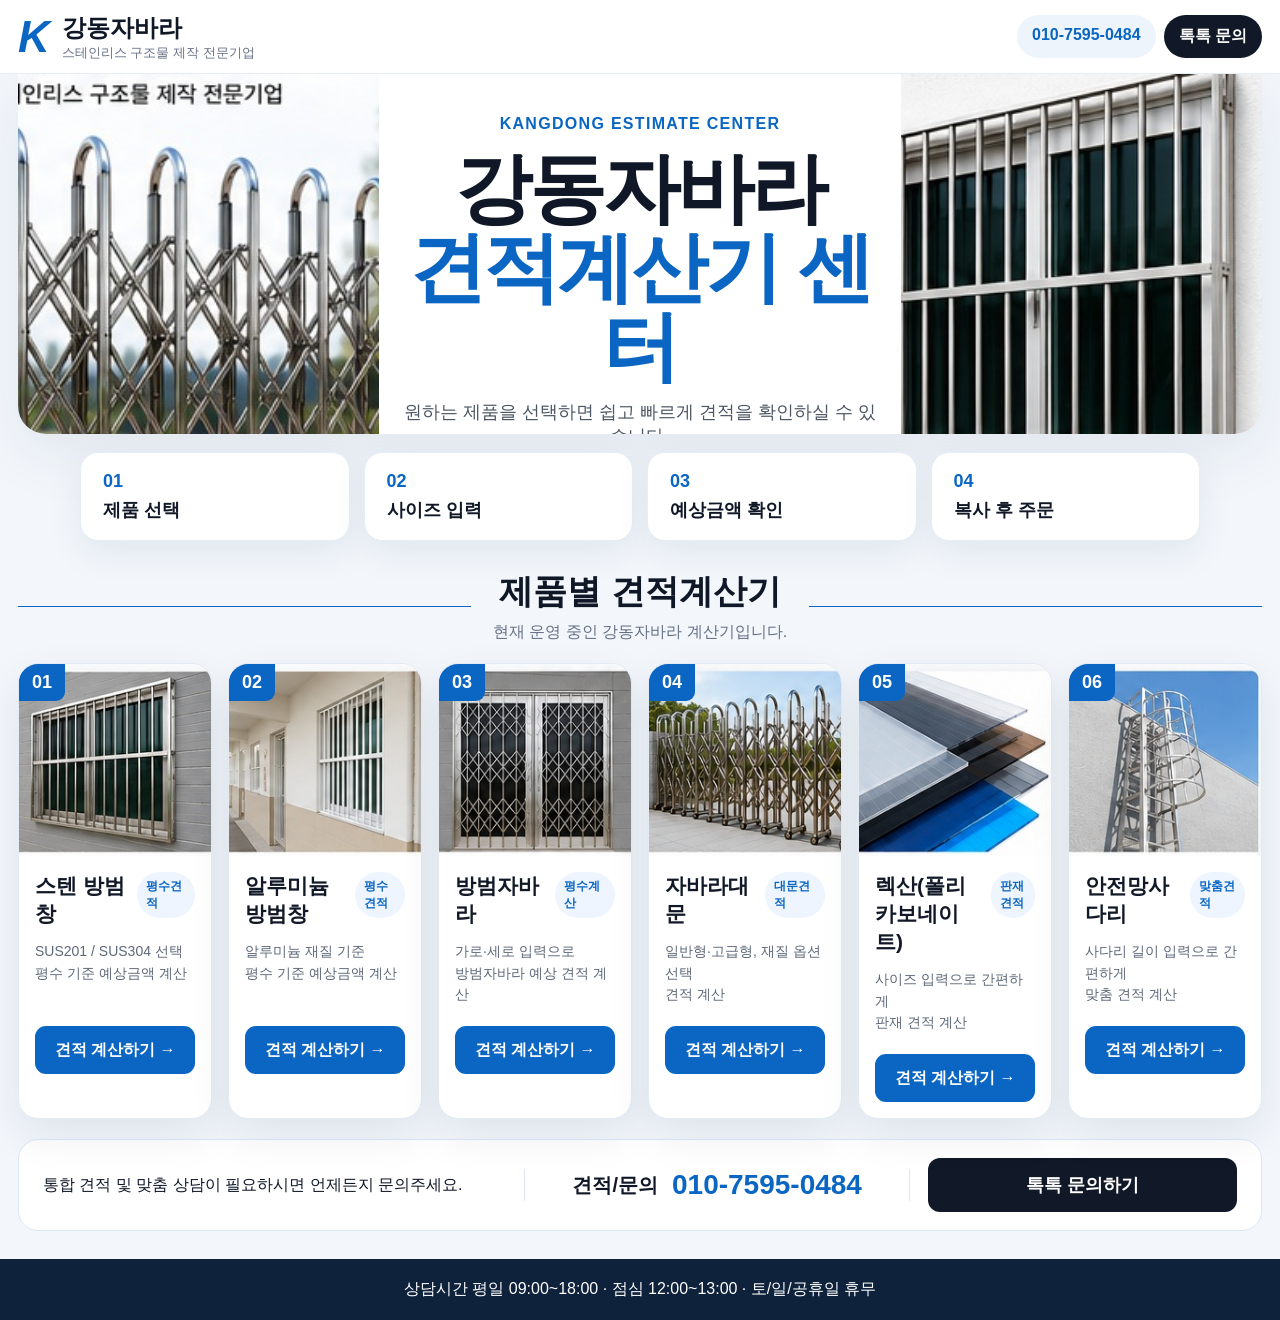
==== commit b123d80f: "Add files via upload" ====
--- a/index.html
+++ b/index.html
@@ -1,17 +1,9 @@
-<!doctype html><html lang="ko"><head><meta charset="utf-8"><meta name="viewport" content="width=device-width,initial-scale=1"><title>강동자바라 견적계산기 센터</title><link rel="stylesheet" href="style.css?v=3"></head><body>
-<header><div class="brand"><strong>K</strong><span><b>강동자바라</b><small>스테인리스 구조물 제작 전문기업</small></span></div><nav><a href="tel:01075950484">010-7595-0484</a><a href="https://talk.naver.com/ct/w4a85f?frm=psf" target="_blank">톡톡 문의</a></nav></header>
+<!doctype html><html lang="ko"><head><meta charset="utf-8"><meta name="viewport" content="width=device-width,initial-scale=1"><title>강동자바라 견적계산기 센터</title><link rel="stylesheet" href="style.css?v=4"></head><body>
+<header><div class="brand"><b>K</b><span><strong>강동자바라</strong><small>스테인리스 구조물 제작 전문기업</small></span></div><nav><a href="tel:01075950484">010-7595-0484</a><a class="talk" href="https://talk.naver.com/ct/w4a85f?frm=psf" target="_blank">톡톡 문의</a></nav></header>
 <main>
-<section class="hero"><img src="images/hero-banner.png" alt="강동자바라 견적계산기 센터"></section>
-<div class="section-title"><i></i><h2>계산기 바로가기</h2><i></i></div>
-<section class="grid">
-<a class="product-card" href="https://choi2704.github.io/window-guard-qty-calculator/" target="_blank"><span class="num">01</span><img src="images/stainless-window.png" alt="스텐 방범창"><div class="card-body"><h3>스텐 방범창<br><small>평수 견적 계산기</small></h3><ul><li>창문 사이즈 입력만으로 평수 자동 계산</li><li>SUS201 / SUS304 선택 가능</li></ul><div class="cta">계산기 이용하기 <b>›</b></div></div></a>
-<a class="product-card" href="https://choi2704.github.io/kangdong-estimate/" target="_blank"><span class="num">02</span><img src="images/aluminum-window.png" alt="알루미늄 방범창"><div class="card-body"><h3>알루미늄 방범창<br><small>평수 견적 계산기</small></h3><ul><li>창문 사이즈 입력만으로 평수 자동 계산</li><li>알루미늄 재질 기준 간편 견적</li></ul><div class="cta">계산기 이용하기 <b>›</b></div></div></a>
-<a class="product-card" href="https://choi2704.github.io/security-jabara-calculator/" target="_blank"><span class="num">03</span><img src="images/security-jabara.png" alt="방범자바라"><div class="card-body"><h3>방범자바라<br><small>견적 계산기</small></h3><ul><li>사이즈 입력으로 간편하게 견적 확인</li><li>맞춤 제작 예상금액 확인</li></ul><div class="cta">계산기 이용하기 <b>›</b></div></div></a>
-<a class="product-card" href="https://choi2704.github.io/jabara/" target="_blank"><span class="num">04</span><img src="images/jabara-gate.png" alt="자바라대문"><div class="card-body"><h3>자바라대문<br><small>견적 계산기</small></h3><ul><li>대문 사이즈 입력으로 견적을 빠르게</li><li>다양한 옵션 선택 가능</li></ul><div class="cta">계산기 이용하기 <b>›</b></div></div></a>
-<a class="product-card" href="https://choi2704.github.io/poly/" target="_blank"><span class="num">05</span><img src="images/lexan.png" alt="렉산 판재"><div class="card-body"><h3>렉산 판재<br><small>견적 계산기</small></h3><ul><li>원판 규격 기준으로 예상 견적 확인</li><li>두께별 자동 계산</li></ul><div class="cta">계산기 이용하기 <b>›</b></div></div></a>
-<a class="product-card" href="https://choi2704.github.io/ladder-calculator/" target="_blank"><span class="num">06</span><img src="images/ladder.png" alt="안전망사다리"><div class="card-body"><h3>안전망사다리<br><small>견적 계산기</small></h3><ul><li>사다리 길이 입력으로 간편 견적 확인</li><li>옵션 선택으로 맞춤 견적</li></ul><div class="cta">계산기 이용하기 <b>›</b></div></div></a>
-</section>
-<section class="contact-box"><div><b>여러 제품을 한 번에!</b><p>통합 견적 및 맞춤 상담이 필요하시면 언제든지 문의주세요.</p></div><a href="https://talk.naver.com/ct/w4a85f?frm=psf" target="_blank">견적 문의하기 ›</a></section>
-</main>
-<footer><b>견적/문의</b><strong>010-7595-0484</strong><span>상담시간 평일 09:00~18:00 · 점심 12:00~13:00 · 토/일/공휴일 휴무</span><em>강동자바라</em></footer>
-</body></html>
+<section class="hero"><img src="images/hero-left.jpg" alt="수동 자바라대문"><div><p>KANGDONG ESTIMATE CENTER</p><h1>강동자바라<br><em>견적계산기 센터</em></h1><span>원하는 제품을 선택하면 쉽고 빠르게 견적을 확인하실 수 있습니다.</span><div class="features"><b>간편한 자동계산</b><b>정확한 견적</b><b>빠른 견적 확인</b><b>믿을 수 있는 품질</b></div></div><img src="images/hero-right.jpg" alt="스텐 방범창"></section>
+<section class="steps"><div><b>01</b><span>제품 선택</span></div><div><b>02</b><span>사이즈 입력</span></div><div><b>03</b><span>예상금액 확인</span></div><div><b>04</b><span>복사 후 주문</span></div></section>
+<section class="heading"><i></i><div><h2>제품별 견적계산기</h2><p>현재 운영 중인 강동자바라 계산기입니다.</p></div><i></i></section>
+<section class="grid"><a class="card" href="https://choi2704.github.io/window-guard-qty-calculator/" target="_blank" rel="noopener"><span class="num">01</span><img src="images/stainless-window.jpg" alt="스텐 방범창"><div class="body"><div class="title"><h3>스텐 방범창</h3><span>평수견적</span></div><p>SUS201 / SUS304 선택<br>평수 기준 예상금액 계산</p><div class="btn">견적 계산하기 →</div></div></a><a class="card" href="https://choi2704.github.io/kangdong-estimate/" target="_blank" rel="noopener"><span class="num">02</span><img src="images/aluminum-window.jpg" alt="알루미늄 방범창"><div class="body"><div class="title"><h3>알루미늄 방범창</h3><span>평수견적</span></div><p>알루미늄 재질 기준<br>평수 기준 예상금액 계산</p><div class="btn">견적 계산하기 →</div></div></a><a class="card" href="https://choi2704.github.io/security-jabara-calculator/" target="_blank" rel="noopener"><span class="num">03</span><img src="images/security-jabara.jpg" alt="방범자바라"><div class="body"><div class="title"><h3>방범자바라</h3><span>평수계산</span></div><p>가로·세로 입력으로<br>방범자바라 예상 견적 계산</p><div class="btn">견적 계산하기 →</div></div></a><a class="card" href="https://choi2704.github.io/jabara/" target="_blank" rel="noopener"><span class="num">04</span><img src="images/jabara-gate.jpg" alt="자바라대문"><div class="body"><div class="title"><h3>자바라대문</h3><span>대문견적</span></div><p>일반형·고급형, 재질 옵션 선택<br>견적 계산</p><div class="btn">견적 계산하기 →</div></div></a><a class="card" href="https://choi2704.github.io/poly/" target="_blank" rel="noopener"><span class="num">05</span><img src="images/lexan.jpg" alt="렉산(폴리카보네이트)"><div class="body"><div class="title"><h3>렉산(폴리카보네이트)</h3><span>판재견적</span></div><p>사이즈 입력으로 간편하게<br>판재 견적 계산</p><div class="btn">견적 계산하기 →</div></div></a><a class="card" href="https://choi2704.github.io/ladder-calculator/" target="_blank" rel="noopener"><span class="num">06</span><img src="images/ladder.jpg" alt="안전망사다리"><div class="body"><div class="title"><h3>안전망사다리</h3><span>맞춤견적</span></div><p>사다리 길이 입력으로 간편하게<br>맞춤 견적 계산</p><div class="btn">견적 계산하기 →</div></div></a></section>
+<section class="contact"><div>통합 견적 및 맞춤 상담이 필요하시면 언제든지 문의주세요.</div><div><span>견적/문의</span><strong>010-7595-0484</strong></div><a href="https://talk.naver.com/ct/w4a85f?frm=psf" target="_blank">톡톡 문의하기</a></section>
+</main><footer>상담시간 평일 09:00~18:00 · 점심 12:00~13:00 · 토/일/공휴일 휴무</footer></body></html>
--- a/style.css
+++ b/style.css
@@ -1 +1 @@
-*{box-sizing:border-box}body{margin:0;background:#f5f7fb;color:#111827;font-family:Arial,'Malgun Gothic','Apple SD Gothic Neo',sans-serif}header{height:74px;background:#fff;border-bottom:1px solid #e6ebf2;display:flex;align-items:center;justify-content:space-between;padding:0 max(18px,calc((100vw - 1180px)/2));position:sticky;top:0;z-index:10}.brand{display:flex;align-items:center;gap:12px}.brand>strong{font-size:44px;color:#0a66c2;font-style:italic}.brand span b{display:block;font-size:24px}.brand span small{display:block;color:#667085;margin-top:2px}nav{display:flex;gap:8px}nav a{padding:11px 15px;border-radius:999px;text-decoration:none;font-weight:900;background:#eef4fb;color:#0a66c2}nav a:last-child{background:#03c75a;color:#fff}main{width:min(1180px,100%);margin:auto;padding:18px}.hero{overflow:hidden;border-radius:24px;background:#fff;box-shadow:0 18px 55px rgba(20,45,80,.10)}.hero img{display:block;width:100%;height:auto}.section-title{display:flex;align-items:center;gap:18px;margin:34px 0 20px}.section-title i{height:1px;background:#8caad2;flex:1}.section-title h2{font-size:34px;margin:0;white-space:nowrap}.grid{display:grid;grid-template-columns:repeat(3,1fr);gap:18px}.product-card{position:relative;display:block;overflow:hidden;border-radius:20px;background:#fff;border:1px solid #e3eaf3;text-decoration:none;color:#111827;box-shadow:0 16px 45px rgba(20,45,80,.09);transition:.18s}.product-card:hover{transform:translateY(-4px);border-color:#0a66c2;box-shadow:0 24px 60px rgba(20,45,80,.15)}.product-card img{width:100%;aspect-ratio:1.55/1;object-fit:cover;display:block}.num{position:absolute;top:10px;left:10px;background:#0a66c2;color:#fff;border-radius:8px;padding:7px 11px;font-weight:1000;z-index:2}.card-body{padding:20px}.card-body h3{font-size:24px;margin:0 0 12px;letter-spacing:-.5px}.card-body h3 small{font-size:21px}.card-body ul{padding-left:18px;color:#5f6b7a;line-height:1.65;min-height:70px}.cta{height:50px;background:#0a66c2;color:#fff;border-radius:12px;display:flex;align-items:center;justify-content:center;font-size:17px;font-weight:1000}.cta b{font-size:26px;margin-left:8px}.contact-box{margin-top:26px;background:#fff;border:1px solid #e3eaf3;border-radius:20px;padding:24px 28px;display:flex;align-items:center;justify-content:space-between;gap:18px;box-shadow:0 16px 45px rgba(20,45,80,.08)}.contact-box b{font-size:23px}.contact-box p{margin:6px 0 0;color:#667085}.contact-box a{min-width:210px;height:54px;border:1px solid #0a66c2;border-radius:12px;display:flex;align-items:center;justify-content:center;color:#0a66c2;text-decoration:none;font-weight:1000}footer{background:#0e223c;color:#fff;display:grid;grid-template-columns:auto auto 1fr auto;align-items:center;gap:20px;padding:26px max(18px,calc((100vw - 1180px)/2))}footer b{font-size:20px}footer strong{font-size:28px;color:#ffd400}footer span{text-align:center}footer em{font-style:normal;font-size:24px;font-weight:1000}@media(max-width:900px){.grid{grid-template-columns:repeat(2,1fr)}footer{grid-template-columns:1fr;text-align:center}}@media(max-width:560px){header{height:auto;padding:12px 15px;align-items:flex-start;flex-direction:column}nav{width:100%}nav a{flex:1;text-align:center}.grid{grid-template-columns:1fr}.contact-box{flex-direction:column;text-align:center}.contact-box a{width:100%}.section-title h2{font-size:27px}}
+*{box-sizing:border-box}body{margin:0;background:#f3f7fc;color:#101827;font-family:Arial,"Malgun Gothic",sans-serif}header{height:74px;background:#fff;border-bottom:1px solid #e6ecf4;display:flex;align-items:center;justify-content:space-between;padding:0 max(18px,calc((100vw - 1450px)/2));position:sticky;top:0;z-index:10}.brand{display:flex;align-items:center;gap:12px}.brand>b{font-size:44px;color:#0a66c2;font-style:italic}.brand strong,.brand small{display:block}.brand strong{font-size:24px}.brand small{color:#667085}nav{display:flex;gap:8px}nav a{padding:11px 15px;border-radius:999px;background:#eef4fb;color:#0a66c2;text-decoration:none;font-weight:900}.talk{background:#111827!important;color:#fff!important}main{width:min(1450px,100%);margin:auto;padding:0 18px 28px}.hero{height:360px;display:grid;grid-template-columns:29% 42% 29%;align-items:center;background:#fff;border-radius:0 0 28px 28px;overflow:hidden;box-shadow:0 20px 60px rgba(18,38,63,.08)}.hero>img{width:100%;height:100%;object-fit:cover}.hero>div{text-align:center;padding:25px}.hero p{color:#0a66c2;font-weight:900;letter-spacing:1.3px}.hero h1{margin:8px 0 14px;font-size:clamp(50px,6vw,84px);line-height:1.03;letter-spacing:-3px}.hero em{font-style:normal;color:#0a66c2}.hero>div>span{font-size:18px;color:#4b5563}.features{display:grid;grid-template-columns:repeat(4,1fr);gap:8px;margin-top:22px}.features b{padding:12px 6px;border:1px solid #dbe7f7;border-radius:14px;color:#0a66c2;background:#fff;font-size:14px}.steps{display:grid;grid-template-columns:repeat(4,1fr);gap:14px;margin:18px auto 28px;max-width:1120px}.steps div{background:#fff;border:1px solid #e5edf6;border-radius:18px;padding:18px 22px;box-shadow:0 12px 35px rgba(18,38,63,.08)}.steps b{display:block;color:#0a66c2;font-size:18px;margin-bottom:6px}.steps span{font-size:18px;font-weight:900}.heading{display:flex;align-items:center;gap:22px;margin:20px 0}.heading i{height:1px;background:#0a66c2;flex:1}.heading div{text-align:center}.heading h2{margin:0;font-size:34px}.heading p{margin:7px 0 0;color:#667085}.grid{display:grid;grid-template-columns:repeat(6,1fr);gap:16px}.card{position:relative;display:block;overflow:hidden;border-radius:20px;background:#fff;border:1px solid #e2eaf4;text-decoration:none;color:#111827;box-shadow:0 16px 42px rgba(18,38,63,.09);transition:.18s}.card:hover{transform:translateY(-4px);border-color:#0a66c2}.card>img{display:block;width:100%;aspect-ratio:1/1;object-fit:cover}.num{position:absolute;top:0;left:0;background:#0a66c2;color:#fff;padding:8px 13px;border-radius:0 0 9px 0;font-weight:900;font-size:18px}.body{padding:16px}.title{display:flex;align-items:flex-start;justify-content:space-between;gap:8px}.title h3{margin:0;font-size:21px}.title span{border-radius:999px;background:#eef5ff;color:#0a66c2;padding:6px 9px;font-size:12px;font-weight:900}.body p{min-height:72px;margin:13px 0;color:#5d6878;line-height:1.55;font-size:14px}.btn{height:48px;background:#0a66c2;color:#fff;border-radius:11px;display:flex;align-items:center;justify-content:center;font-size:16px;font-weight:900}.contact{margin-top:20px;display:grid;grid-template-columns:1.2fr 1fr .8fr;align-items:center;gap:18px;border:1px solid #dbe7f7;border-radius:20px;background:#fff;padding:18px 24px}.contact>div:nth-child(2){display:flex;align-items:center;gap:14px;justify-content:center;border-left:1px solid #dbe7f7;border-right:1px solid #dbe7f7}.contact span{font-size:20px;font-weight:900}.contact strong{font-size:28px;color:#0a66c2}.contact a{height:54px;border-radius:12px;background:#111827;color:#fff;text-decoration:none;display:flex;align-items:center;justify-content:center;font-size:18px;font-weight:900}footer{background:#0e223c;color:#fff;text-align:center;padding:20px}@media(max-width:1250px){.grid{grid-template-columns:repeat(3,1fr)}}@media(max-width:900px){.hero{height:auto;grid-template-columns:1fr}.hero>img{height:230px}.hero>img:last-child{display:none}.steps{grid-template-columns:1fr 1fr}.contact{grid-template-columns:1fr;text-align:center}.contact>div:nth-child(2){border:0}}@media(max-width:650px){header{height:auto;align-items:flex-start;flex-direction:column;gap:10px;padding:12px 15px}nav{width:100%}nav a{flex:1;text-align:center}main{padding:0 8px 20px}.features{grid-template-columns:1fr 1fr}.steps{grid-template-columns:1fr}.grid{grid-template-columns:1fr}.hero h1{letter-spacing:-1.5px}.contact>div:nth-child(2){flex-direction:column;gap:5px}}
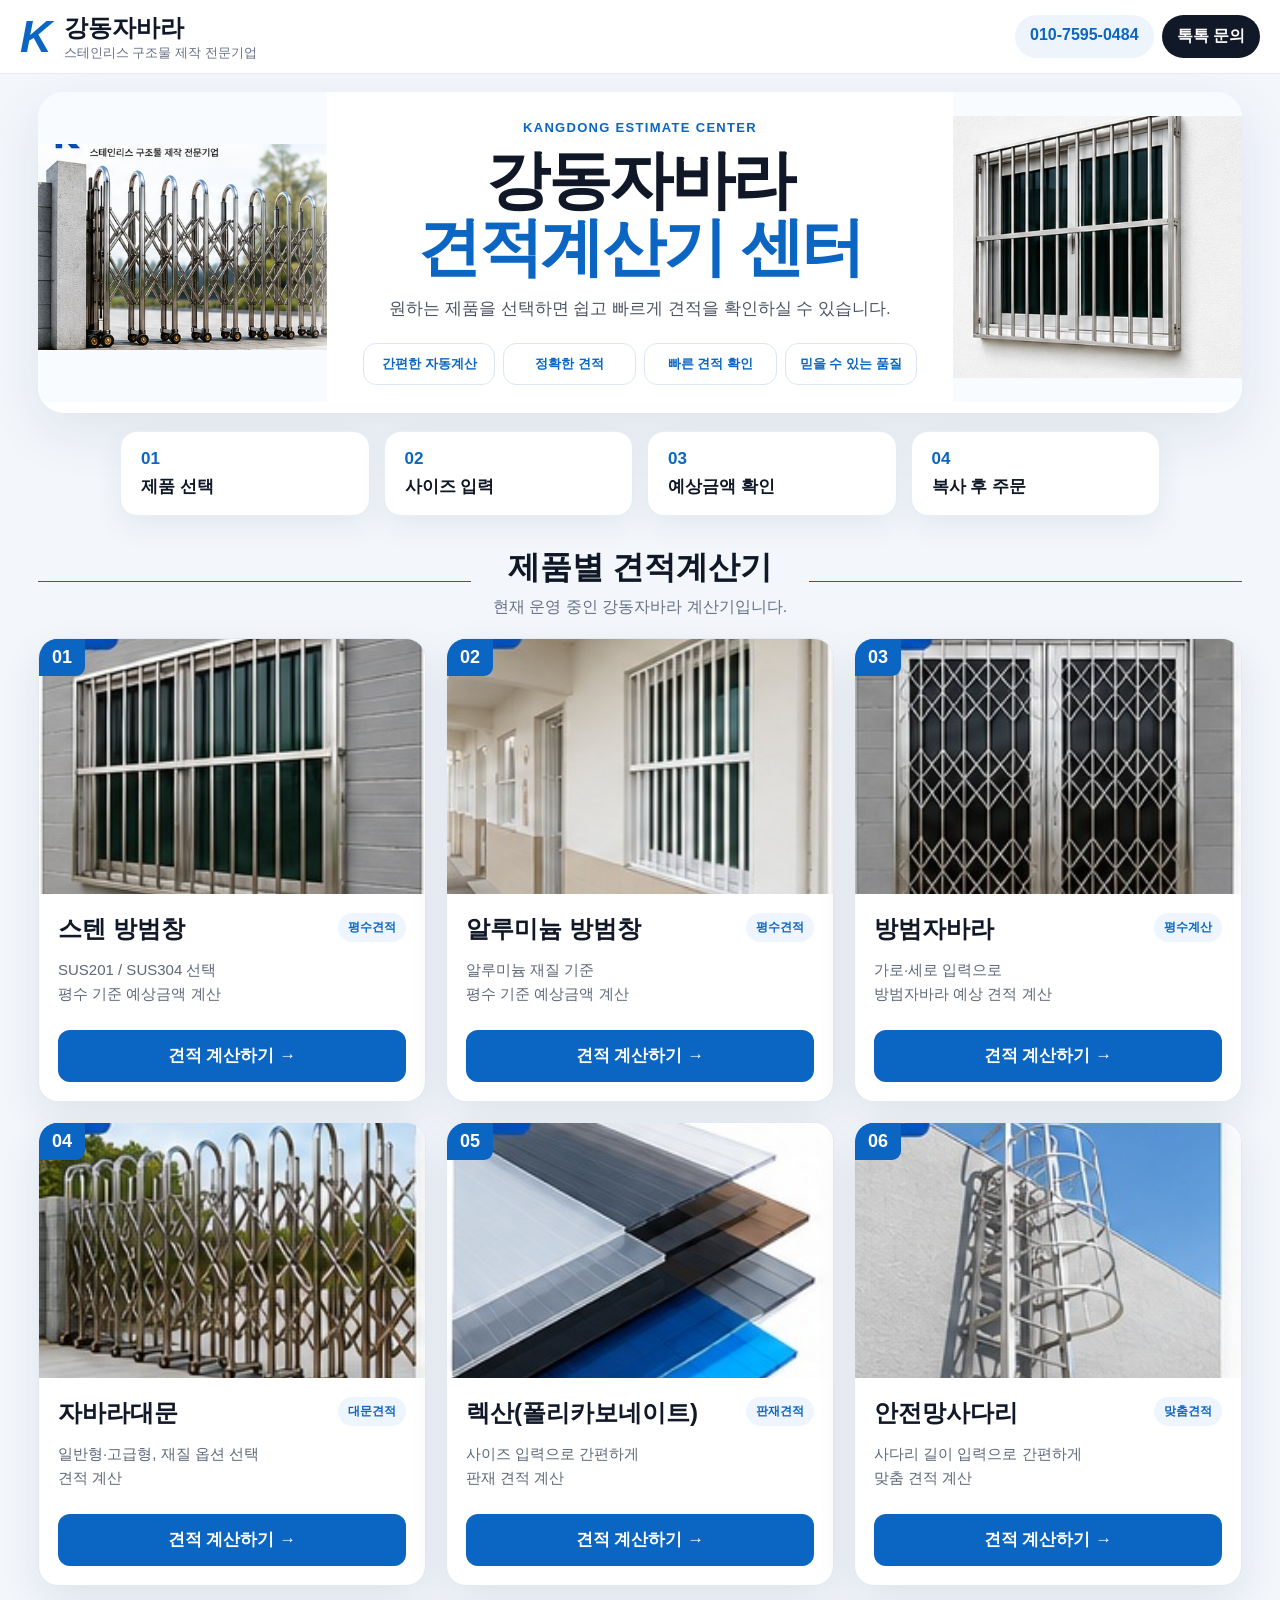
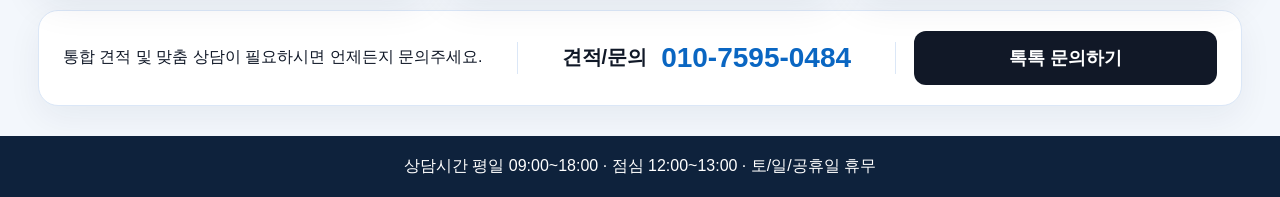
==== commit a6b0866c: "Add files via upload" ====
--- a/index.html
+++ b/index.html
@@ -1,4 +1,4 @@
-<!doctype html><html lang="ko"><head><meta charset="utf-8"><meta name="viewport" content="width=device-width,initial-scale=1"><title>강동자바라 견적계산기 센터</title><link rel="stylesheet" href="style.css?v=4"></head><body>
+<!doctype html><html lang="ko"><head><meta charset="utf-8"><meta name="viewport" content="width=device-width,initial-scale=1"><title>강동자바라 견적계산기 센터</title><link rel="stylesheet" href="style.css?v=5"></head><body>
 <header><div class="brand"><b>K</b><span><strong>강동자바라</strong><small>스테인리스 구조물 제작 전문기업</small></span></div><nav><a href="tel:01075950484">010-7595-0484</a><a class="talk" href="https://talk.naver.com/ct/w4a85f?frm=psf" target="_blank">톡톡 문의</a></nav></header>
 <main>
 <section class="hero"><img src="images/hero-left.jpg" alt="수동 자바라대문"><div><p>KANGDONG ESTIMATE CENTER</p><h1>강동자바라<br><em>견적계산기 센터</em></h1><span>원하는 제품을 선택하면 쉽고 빠르게 견적을 확인하실 수 있습니다.</span><div class="features"><b>간편한 자동계산</b><b>정확한 견적</b><b>빠른 견적 확인</b><b>믿을 수 있는 품질</b></div></div><img src="images/hero-right.jpg" alt="스텐 방범창"></section>
--- a/style.css
+++ b/style.css
@@ -1 +1,79 @@
-*{box-sizing:border-box}body{margin:0;background:#f3f7fc;color:#101827;font-family:Arial,"Malgun Gothic",sans-serif}header{height:74px;background:#fff;border-bottom:1px solid #e6ecf4;display:flex;align-items:center;justify-content:space-between;padding:0 max(18px,calc((100vw - 1450px)/2));position:sticky;top:0;z-index:10}.brand{display:flex;align-items:center;gap:12px}.brand>b{font-size:44px;color:#0a66c2;font-style:italic}.brand strong,.brand small{display:block}.brand strong{font-size:24px}.brand small{color:#667085}nav{display:flex;gap:8px}nav a{padding:11px 15px;border-radius:999px;background:#eef4fb;color:#0a66c2;text-decoration:none;font-weight:900}.talk{background:#111827!important;color:#fff!important}main{width:min(1450px,100%);margin:auto;padding:0 18px 28px}.hero{height:360px;display:grid;grid-template-columns:29% 42% 29%;align-items:center;background:#fff;border-radius:0 0 28px 28px;overflow:hidden;box-shadow:0 20px 60px rgba(18,38,63,.08)}.hero>img{width:100%;height:100%;object-fit:cover}.hero>div{text-align:center;padding:25px}.hero p{color:#0a66c2;font-weight:900;letter-spacing:1.3px}.hero h1{margin:8px 0 14px;font-size:clamp(50px,6vw,84px);line-height:1.03;letter-spacing:-3px}.hero em{font-style:normal;color:#0a66c2}.hero>div>span{font-size:18px;color:#4b5563}.features{display:grid;grid-template-columns:repeat(4,1fr);gap:8px;margin-top:22px}.features b{padding:12px 6px;border:1px solid #dbe7f7;border-radius:14px;color:#0a66c2;background:#fff;font-size:14px}.steps{display:grid;grid-template-columns:repeat(4,1fr);gap:14px;margin:18px auto 28px;max-width:1120px}.steps div{background:#fff;border:1px solid #e5edf6;border-radius:18px;padding:18px 22px;box-shadow:0 12px 35px rgba(18,38,63,.08)}.steps b{display:block;color:#0a66c2;font-size:18px;margin-bottom:6px}.steps span{font-size:18px;font-weight:900}.heading{display:flex;align-items:center;gap:22px;margin:20px 0}.heading i{height:1px;background:#0a66c2;flex:1}.heading div{text-align:center}.heading h2{margin:0;font-size:34px}.heading p{margin:7px 0 0;color:#667085}.grid{display:grid;grid-template-columns:repeat(6,1fr);gap:16px}.card{position:relative;display:block;overflow:hidden;border-radius:20px;background:#fff;border:1px solid #e2eaf4;text-decoration:none;color:#111827;box-shadow:0 16px 42px rgba(18,38,63,.09);transition:.18s}.card:hover{transform:translateY(-4px);border-color:#0a66c2}.card>img{display:block;width:100%;aspect-ratio:1/1;object-fit:cover}.num{position:absolute;top:0;left:0;background:#0a66c2;color:#fff;padding:8px 13px;border-radius:0 0 9px 0;font-weight:900;font-size:18px}.body{padding:16px}.title{display:flex;align-items:flex-start;justify-content:space-between;gap:8px}.title h3{margin:0;font-size:21px}.title span{border-radius:999px;background:#eef5ff;color:#0a66c2;padding:6px 9px;font-size:12px;font-weight:900}.body p{min-height:72px;margin:13px 0;color:#5d6878;line-height:1.55;font-size:14px}.btn{height:48px;background:#0a66c2;color:#fff;border-radius:11px;display:flex;align-items:center;justify-content:center;font-size:16px;font-weight:900}.contact{margin-top:20px;display:grid;grid-template-columns:1.2fr 1fr .8fr;align-items:center;gap:18px;border:1px solid #dbe7f7;border-radius:20px;background:#fff;padding:18px 24px}.contact>div:nth-child(2){display:flex;align-items:center;gap:14px;justify-content:center;border-left:1px solid #dbe7f7;border-right:1px solid #dbe7f7}.contact span{font-size:20px;font-weight:900}.contact strong{font-size:28px;color:#0a66c2}.contact a{height:54px;border-radius:12px;background:#111827;color:#fff;text-decoration:none;display:flex;align-items:center;justify-content:center;font-size:18px;font-weight:900}footer{background:#0e223c;color:#fff;text-align:center;padding:20px}@media(max-width:1250px){.grid{grid-template-columns:repeat(3,1fr)}}@media(max-width:900px){.hero{height:auto;grid-template-columns:1fr}.hero>img{height:230px}.hero>img:last-child{display:none}.steps{grid-template-columns:1fr 1fr}.contact{grid-template-columns:1fr;text-align:center}.contact>div:nth-child(2){border:0}}@media(max-width:650px){header{height:auto;align-items:flex-start;flex-direction:column;gap:10px;padding:12px 15px}nav{width:100%}nav a{flex:1;text-align:center}main{padding:0 8px 20px}.features{grid-template-columns:1fr 1fr}.steps{grid-template-columns:1fr}.grid{grid-template-columns:1fr}.hero h1{letter-spacing:-1.5px}.contact>div:nth-child(2){flex-direction:column;gap:5px}}+*{box-sizing:border-box}
+html{scroll-behavior:smooth}
+body{margin:0;background:#f3f7fc;color:#101827;font-family:Arial,"Malgun Gothic","Apple SD Gothic Neo",sans-serif}
+header{height:74px;background:#fff;border-bottom:1px solid #e6ecf4;display:flex;align-items:center;justify-content:space-between;padding:0 max(18px,calc((100vw - 1240px)/2));position:sticky;top:0;z-index:10}
+.brand{display:flex;align-items:center;gap:12px}
+.brand>b{font-size:44px;color:#0a66c2;font-style:italic}
+.brand strong,.brand small{display:block}
+.brand strong{font-size:24px}
+.brand small{color:#667085}
+nav{display:flex;gap:8px}
+nav a{padding:11px 15px;border-radius:999px;background:#eef4fb;color:#0a66c2;text-decoration:none;font-weight:900}
+.talk{background:#111827!important;color:#fff!important}
+main{width:min(1240px,100%);margin:auto;padding:18px 18px 30px}
+
+.hero{min-height:310px;display:grid;grid-template-columns:24% 52% 24%;align-items:stretch;background:#fff;border-radius:26px;overflow:hidden;box-shadow:0 18px 55px rgba(18,38,63,.09)}
+.hero>img{width:100%;height:310px;object-fit:contain;background:#f8fbff}
+.hero>div{display:flex;flex-direction:column;align-items:center;justify-content:center;text-align:center;padding:28px 36px}
+.hero p{margin:0 0 8px;color:#0a66c2;font-weight:900;letter-spacing:1.3px;font-size:13px}
+.hero h1{margin:4px 0 14px;font-size:clamp(42px,5vw,66px);line-height:1.05;letter-spacing:-2.5px}
+.hero em{font-style:normal;color:#0a66c2}
+.hero>div>span{font-size:17px;color:#4b5563;line-height:1.6}
+.features{display:grid;grid-template-columns:repeat(4,1fr);gap:8px;width:100%;margin-top:20px}
+.features b{padding:11px 6px;border:1px solid #dbe7f7;border-radius:13px;color:#0a66c2;background:#fff;font-size:13px;white-space:nowrap}
+
+.steps{display:grid;grid-template-columns:repeat(4,1fr);gap:14px;margin:18px auto 30px;max-width:1040px}
+.steps div{background:#fff;border:1px solid #e5edf6;border-radius:17px;padding:17px 20px;box-shadow:0 10px 30px rgba(18,38,63,.07)}
+.steps b{display:block;color:#0a66c2;font-size:17px;margin-bottom:6px}
+.steps span{font-size:17px;font-weight:900}
+
+.heading{display:flex;align-items:center;gap:22px;margin:24px 0 20px}
+.heading i{height:1px;background:#0a66c2;flex:1}
+.heading div{text-align:center}
+.heading h2{margin:0;font-size:32px}
+.heading p{margin:7px 0 0;color:#667085}
+
+.grid{display:grid;grid-template-columns:repeat(3,1fr);gap:20px}
+.card{position:relative;display:block;overflow:hidden;border-radius:20px;background:#fff;border:1px solid #e2eaf4;text-decoration:none;color:#111827;box-shadow:0 16px 42px rgba(18,38,63,.09);transition:.18s}
+.card:hover{transform:translateY(-4px);border-color:#0a66c2;box-shadow:0 24px 58px rgba(18,38,63,.14)}
+.card>img{display:block;width:100%;height:255px;object-fit:cover;background:#f5f8fc}
+.num{position:absolute;top:0;left:0;background:#0a66c2;color:#fff;padding:8px 13px;border-radius:0 0 9px 0;font-weight:900;font-size:18px}
+.body{padding:19px}
+.title{display:flex;align-items:flex-start;justify-content:space-between;gap:10px}
+.title h3{margin:0;font-size:24px;line-height:1.3}
+.title span{flex:0 0 auto;border-radius:999px;background:#eef5ff;color:#0a66c2;padding:6px 10px;font-size:12px;font-weight:900}
+.body p{min-height:54px;margin:14px 0 18px;color:#5d6878;line-height:1.6;font-size:15px}
+.btn{height:52px;background:#0a66c2;color:#fff;border-radius:12px;display:flex;align-items:center;justify-content:center;font-size:17px;font-weight:900}
+
+.contact{margin-top:24px;display:grid;grid-template-columns:1.15fr 1fr .8fr;align-items:center;gap:18px;border:1px solid #dbe7f7;border-radius:20px;background:#fff;padding:20px 24px;box-shadow:0 12px 34px rgba(18,38,63,.06)}
+.contact>div:nth-child(2){display:flex;align-items:center;gap:14px;justify-content:center;border-left:1px solid #dbe7f7;border-right:1px solid #dbe7f7}
+.contact span{font-size:20px;font-weight:900}
+.contact strong{font-size:28px;color:#0a66c2}
+.contact a{height:54px;border-radius:12px;background:#111827;color:#fff;text-decoration:none;display:flex;align-items:center;justify-content:center;font-size:18px;font-weight:900}
+
+footer{background:#0e223c;color:#fff;text-align:center;padding:20px}
+
+@media(max-width:980px){
+  .hero{grid-template-columns:1fr;min-height:auto}
+  .hero>img{height:220px}
+  .hero>img:last-child{display:none}
+  .hero>div{order:-1;padding:32px 22px}
+  .features{grid-template-columns:repeat(2,1fr)}
+  .steps{grid-template-columns:repeat(2,1fr)}
+  .grid{grid-template-columns:repeat(2,1fr)}
+  .contact{grid-template-columns:1fr;text-align:center}
+  .contact>div:nth-child(2){border:0}
+}
+@media(max-width:650px){
+  header{height:auto;align-items:flex-start;flex-direction:column;gap:10px;padding:12px 15px}
+  nav{width:100%}
+  nav a{flex:1;text-align:center}
+  main{padding:10px 8px 20px}
+  .hero h1{letter-spacing:-1.5px;font-size:42px}
+  .hero>div>span{font-size:15px}
+  .steps{grid-template-columns:1fr}
+  .grid{grid-template-columns:1fr}
+  .card>img{height:230px}
+  .heading h2{font-size:27px}
+  .contact>div:nth-child(2){flex-direction:column;gap:5px}
+}
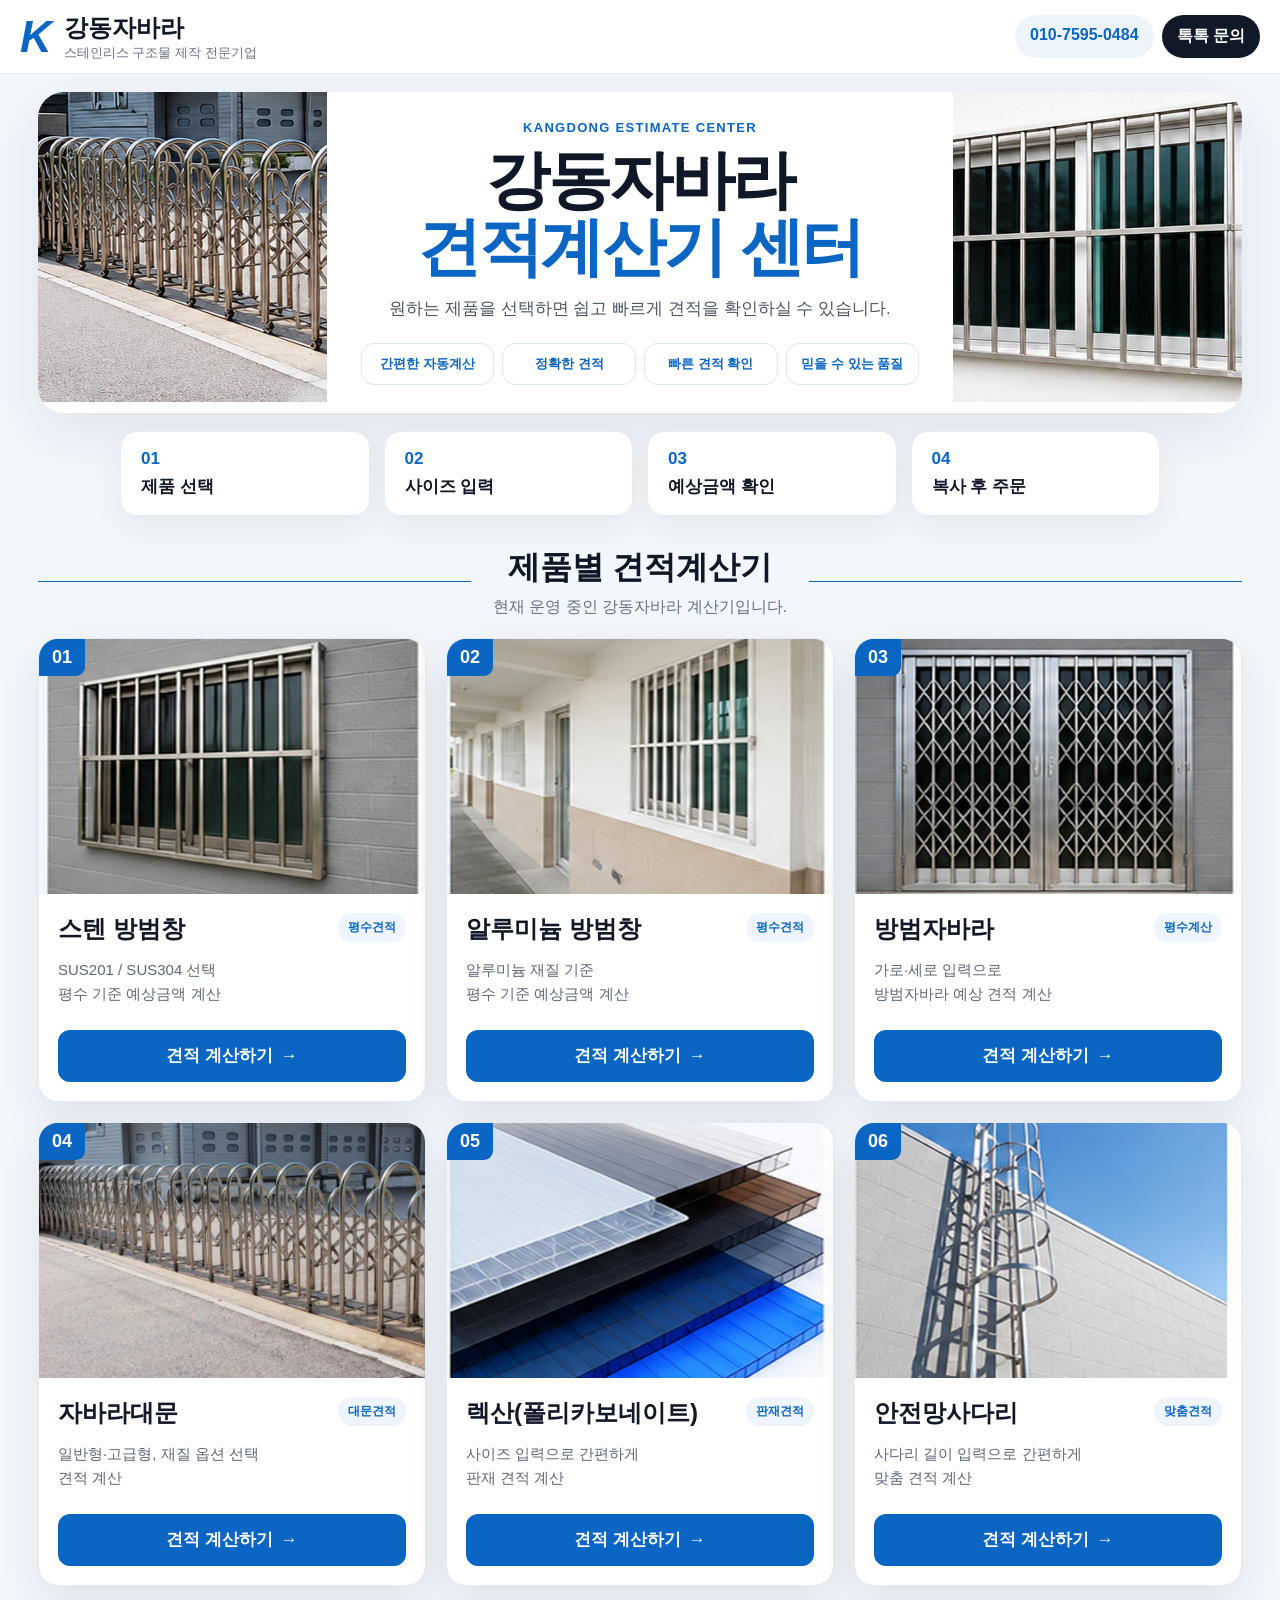
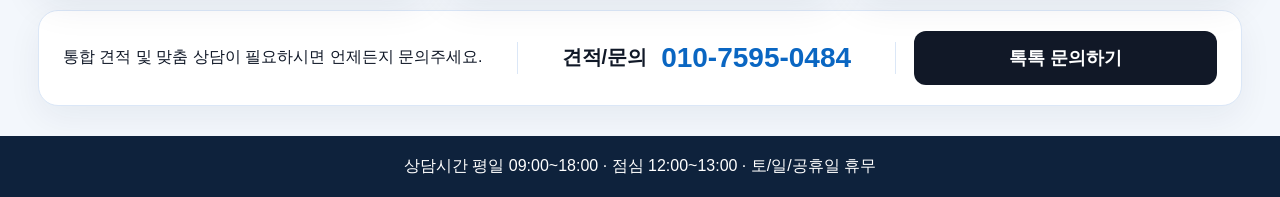
==== commit 85ae1ff1: "Add files via upload" ====
--- a/index.html
+++ b/index.html
@@ -1,9 +1,9 @@
-<!doctype html><html lang="ko"><head><meta charset="utf-8"><meta name="viewport" content="width=device-width,initial-scale=1"><title>강동자바라 견적계산기 센터</title><link rel="stylesheet" href="style.css?v=5"></head><body>
-<header><div class="brand"><b>K</b><span><strong>강동자바라</strong><small>스테인리스 구조물 제작 전문기업</small></span></div><nav><a href="tel:01075950484">010-7595-0484</a><a class="talk" href="https://talk.naver.com/ct/w4a85f?frm=psf" target="_blank">톡톡 문의</a></nav></header>
+<!doctype html><html lang="ko"><head><meta charset="utf-8"><meta name="viewport" content="width=device-width,initial-scale=1"><title>강동자바라 견적계산기 센터</title><link rel="stylesheet" href="style.css?v=6"></head><body>
+<header><div class="brand"><b class="mark">K</b><span><strong>강동자바라</strong><small>스테인리스 구조물 제작 전문기업</small></span></div><nav><a href="tel:01075950484">010-7595-0484</a><a class="talk" href="https://talk.naver.com/ct/w4a85f?frm=psf" target="_blank">톡톡 문의</a></nav></header>
 <main>
-<section class="hero"><img src="images/hero-left.jpg" alt="수동 자바라대문"><div><p>KANGDONG ESTIMATE CENTER</p><h1>강동자바라<br><em>견적계산기 센터</em></h1><span>원하는 제품을 선택하면 쉽고 빠르게 견적을 확인하실 수 있습니다.</span><div class="features"><b>간편한 자동계산</b><b>정확한 견적</b><b>빠른 견적 확인</b><b>믿을 수 있는 품질</b></div></div><img src="images/hero-right.jpg" alt="스텐 방범창"></section>
+<section class="hero"><img src="images/hero-left.jpg" alt="수동 자바라대문"><div class="hero-copy"><p>KANGDONG ESTIMATE CENTER</p><h1>강동자바라<br><em>견적계산기 센터</em></h1><span>원하는 제품을 선택하면 쉽고 빠르게 견적을 확인하실 수 있습니다.</span><div class="features"><b>간편한 자동계산</b><b>정확한 견적</b><b>빠른 견적 확인</b><b>믿을 수 있는 품질</b></div></div><img src="images/hero-right.jpg" alt="스텐 방범창"></section>
 <section class="steps"><div><b>01</b><span>제품 선택</span></div><div><b>02</b><span>사이즈 입력</span></div><div><b>03</b><span>예상금액 확인</span></div><div><b>04</b><span>복사 후 주문</span></div></section>
 <section class="heading"><i></i><div><h2>제품별 견적계산기</h2><p>현재 운영 중인 강동자바라 계산기입니다.</p></div><i></i></section>
-<section class="grid"><a class="card" href="https://choi2704.github.io/window-guard-qty-calculator/" target="_blank" rel="noopener"><span class="num">01</span><img src="images/stainless-window.jpg" alt="스텐 방범창"><div class="body"><div class="title"><h3>스텐 방범창</h3><span>평수견적</span></div><p>SUS201 / SUS304 선택<br>평수 기준 예상금액 계산</p><div class="btn">견적 계산하기 →</div></div></a><a class="card" href="https://choi2704.github.io/kangdong-estimate/" target="_blank" rel="noopener"><span class="num">02</span><img src="images/aluminum-window.jpg" alt="알루미늄 방범창"><div class="body"><div class="title"><h3>알루미늄 방범창</h3><span>평수견적</span></div><p>알루미늄 재질 기준<br>평수 기준 예상금액 계산</p><div class="btn">견적 계산하기 →</div></div></a><a class="card" href="https://choi2704.github.io/security-jabara-calculator/" target="_blank" rel="noopener"><span class="num">03</span><img src="images/security-jabara.jpg" alt="방범자바라"><div class="body"><div class="title"><h3>방범자바라</h3><span>평수계산</span></div><p>가로·세로 입력으로<br>방범자바라 예상 견적 계산</p><div class="btn">견적 계산하기 →</div></div></a><a class="card" href="https://choi2704.github.io/jabara/" target="_blank" rel="noopener"><span class="num">04</span><img src="images/jabara-gate.jpg" alt="자바라대문"><div class="body"><div class="title"><h3>자바라대문</h3><span>대문견적</span></div><p>일반형·고급형, 재질 옵션 선택<br>견적 계산</p><div class="btn">견적 계산하기 →</div></div></a><a class="card" href="https://choi2704.github.io/poly/" target="_blank" rel="noopener"><span class="num">05</span><img src="images/lexan.jpg" alt="렉산(폴리카보네이트)"><div class="body"><div class="title"><h3>렉산(폴리카보네이트)</h3><span>판재견적</span></div><p>사이즈 입력으로 간편하게<br>판재 견적 계산</p><div class="btn">견적 계산하기 →</div></div></a><a class="card" href="https://choi2704.github.io/ladder-calculator/" target="_blank" rel="noopener"><span class="num">06</span><img src="images/ladder.jpg" alt="안전망사다리"><div class="body"><div class="title"><h3>안전망사다리</h3><span>맞춤견적</span></div><p>사다리 길이 입력으로 간편하게<br>맞춤 견적 계산</p><div class="btn">견적 계산하기 →</div></div></a></section>
-<section class="contact"><div>통합 견적 및 맞춤 상담이 필요하시면 언제든지 문의주세요.</div><div><span>견적/문의</span><strong>010-7595-0484</strong></div><a href="https://talk.naver.com/ct/w4a85f?frm=psf" target="_blank">톡톡 문의하기</a></section>
+<section class="grid"><a class="card" href="https://choi2704.github.io/window-guard-qty-calculator/" target="_blank" rel="noopener"><span class="num">01</span><img src="images/stainless-window.jpg" alt="스텐 방범창"><div class="body"><div class="title-row"><h3>스텐 방범창</h3><span class="tag">평수견적</span></div><p>SUS201 / SUS304 선택<br>평수 기준 예상금액 계산</p><div class="btn">견적 계산하기 <b>→</b></div></div></a><a class="card" href="https://choi2704.github.io/kangdong-estimate/" target="_blank" rel="noopener"><span class="num">02</span><img src="images/aluminum-window.jpg" alt="알루미늄 방범창"><div class="body"><div class="title-row"><h3>알루미늄 방범창</h3><span class="tag">평수견적</span></div><p>알루미늄 재질 기준<br>평수 기준 예상금액 계산</p><div class="btn">견적 계산하기 <b>→</b></div></div></a><a class="card" href="https://choi2704.github.io/security-jabara-calculator/" target="_blank" rel="noopener"><span class="num">03</span><img src="images/security-jabara.jpg" alt="방범자바라"><div class="body"><div class="title-row"><h3>방범자바라</h3><span class="tag">평수계산</span></div><p>가로·세로 입력으로<br>방범자바라 예상 견적 계산</p><div class="btn">견적 계산하기 <b>→</b></div></div></a><a class="card" href="https://choi2704.github.io/jabara/" target="_blank" rel="noopener"><span class="num">04</span><img src="images/jabara-gate.jpg" alt="자바라대문"><div class="body"><div class="title-row"><h3>자바라대문</h3><span class="tag">대문견적</span></div><p>일반형·고급형, 재질 옵션 선택<br>견적 계산</p><div class="btn">견적 계산하기 <b>→</b></div></div></a><a class="card" href="https://choi2704.github.io/poly/" target="_blank" rel="noopener"><span class="num">05</span><img src="images/lexan.jpg" alt="렉산(폴리카보네이트)"><div class="body"><div class="title-row"><h3>렉산(폴리카보네이트)</h3><span class="tag">판재견적</span></div><p>사이즈 입력으로 간편하게<br>판재 견적 계산</p><div class="btn">견적 계산하기 <b>→</b></div></div></a><a class="card" href="https://choi2704.github.io/ladder-calculator/" target="_blank" rel="noopener"><span class="num">06</span><img src="images/ladder.jpg" alt="안전망사다리"><div class="body"><div class="title-row"><h3>안전망사다리</h3><span class="tag">맞춤견적</span></div><p>사다리 길이 입력으로 간편하게<br>맞춤 견적 계산</p><div class="btn">견적 계산하기 <b>→</b></div></div></a></section>
+<section class="contact"><div>통합 견적 및 맞춤 상담이 필요하시면 언제든지 문의주세요.</div><div class="phone"><span>견적/문의</span><strong>010-7595-0484</strong></div><a href="https://talk.naver.com/ct/w4a85f?frm=psf" target="_blank">톡톡 문의하기</a></section>
 </main><footer>상담시간 평일 09:00~18:00 · 점심 12:00~13:00 · 토/일/공휴일 휴무</footer></body></html>
--- a/style.css
+++ b/style.css
@@ -1,79 +1 @@
-*{box-sizing:border-box}
-html{scroll-behavior:smooth}
-body{margin:0;background:#f3f7fc;color:#101827;font-family:Arial,"Malgun Gothic","Apple SD Gothic Neo",sans-serif}
-header{height:74px;background:#fff;border-bottom:1px solid #e6ecf4;display:flex;align-items:center;justify-content:space-between;padding:0 max(18px,calc((100vw - 1240px)/2));position:sticky;top:0;z-index:10}
-.brand{display:flex;align-items:center;gap:12px}
-.brand>b{font-size:44px;color:#0a66c2;font-style:italic}
-.brand strong,.brand small{display:block}
-.brand strong{font-size:24px}
-.brand small{color:#667085}
-nav{display:flex;gap:8px}
-nav a{padding:11px 15px;border-radius:999px;background:#eef4fb;color:#0a66c2;text-decoration:none;font-weight:900}
-.talk{background:#111827!important;color:#fff!important}
-main{width:min(1240px,100%);margin:auto;padding:18px 18px 30px}
-
-.hero{min-height:310px;display:grid;grid-template-columns:24% 52% 24%;align-items:stretch;background:#fff;border-radius:26px;overflow:hidden;box-shadow:0 18px 55px rgba(18,38,63,.09)}
-.hero>img{width:100%;height:310px;object-fit:contain;background:#f8fbff}
-.hero>div{display:flex;flex-direction:column;align-items:center;justify-content:center;text-align:center;padding:28px 36px}
-.hero p{margin:0 0 8px;color:#0a66c2;font-weight:900;letter-spacing:1.3px;font-size:13px}
-.hero h1{margin:4px 0 14px;font-size:clamp(42px,5vw,66px);line-height:1.05;letter-spacing:-2.5px}
-.hero em{font-style:normal;color:#0a66c2}
-.hero>div>span{font-size:17px;color:#4b5563;line-height:1.6}
-.features{display:grid;grid-template-columns:repeat(4,1fr);gap:8px;width:100%;margin-top:20px}
-.features b{padding:11px 6px;border:1px solid #dbe7f7;border-radius:13px;color:#0a66c2;background:#fff;font-size:13px;white-space:nowrap}
-
-.steps{display:grid;grid-template-columns:repeat(4,1fr);gap:14px;margin:18px auto 30px;max-width:1040px}
-.steps div{background:#fff;border:1px solid #e5edf6;border-radius:17px;padding:17px 20px;box-shadow:0 10px 30px rgba(18,38,63,.07)}
-.steps b{display:block;color:#0a66c2;font-size:17px;margin-bottom:6px}
-.steps span{font-size:17px;font-weight:900}
-
-.heading{display:flex;align-items:center;gap:22px;margin:24px 0 20px}
-.heading i{height:1px;background:#0a66c2;flex:1}
-.heading div{text-align:center}
-.heading h2{margin:0;font-size:32px}
-.heading p{margin:7px 0 0;color:#667085}
-
-.grid{display:grid;grid-template-columns:repeat(3,1fr);gap:20px}
-.card{position:relative;display:block;overflow:hidden;border-radius:20px;background:#fff;border:1px solid #e2eaf4;text-decoration:none;color:#111827;box-shadow:0 16px 42px rgba(18,38,63,.09);transition:.18s}
-.card:hover{transform:translateY(-4px);border-color:#0a66c2;box-shadow:0 24px 58px rgba(18,38,63,.14)}
-.card>img{display:block;width:100%;height:255px;object-fit:cover;background:#f5f8fc}
-.num{position:absolute;top:0;left:0;background:#0a66c2;color:#fff;padding:8px 13px;border-radius:0 0 9px 0;font-weight:900;font-size:18px}
-.body{padding:19px}
-.title{display:flex;align-items:flex-start;justify-content:space-between;gap:10px}
-.title h3{margin:0;font-size:24px;line-height:1.3}
-.title span{flex:0 0 auto;border-radius:999px;background:#eef5ff;color:#0a66c2;padding:6px 10px;font-size:12px;font-weight:900}
-.body p{min-height:54px;margin:14px 0 18px;color:#5d6878;line-height:1.6;font-size:15px}
-.btn{height:52px;background:#0a66c2;color:#fff;border-radius:12px;display:flex;align-items:center;justify-content:center;font-size:17px;font-weight:900}
-
-.contact{margin-top:24px;display:grid;grid-template-columns:1.15fr 1fr .8fr;align-items:center;gap:18px;border:1px solid #dbe7f7;border-radius:20px;background:#fff;padding:20px 24px;box-shadow:0 12px 34px rgba(18,38,63,.06)}
-.contact>div:nth-child(2){display:flex;align-items:center;gap:14px;justify-content:center;border-left:1px solid #dbe7f7;border-right:1px solid #dbe7f7}
-.contact span{font-size:20px;font-weight:900}
-.contact strong{font-size:28px;color:#0a66c2}
-.contact a{height:54px;border-radius:12px;background:#111827;color:#fff;text-decoration:none;display:flex;align-items:center;justify-content:center;font-size:18px;font-weight:900}
-
-footer{background:#0e223c;color:#fff;text-align:center;padding:20px}
-
-@media(max-width:980px){
-  .hero{grid-template-columns:1fr;min-height:auto}
-  .hero>img{height:220px}
-  .hero>img:last-child{display:none}
-  .hero>div{order:-1;padding:32px 22px}
-  .features{grid-template-columns:repeat(2,1fr)}
-  .steps{grid-template-columns:repeat(2,1fr)}
-  .grid{grid-template-columns:repeat(2,1fr)}
-  .contact{grid-template-columns:1fr;text-align:center}
-  .contact>div:nth-child(2){border:0}
-}
-@media(max-width:650px){
-  header{height:auto;align-items:flex-start;flex-direction:column;gap:10px;padding:12px 15px}
-  nav{width:100%}
-  nav a{flex:1;text-align:center}
-  main{padding:10px 8px 20px}
-  .hero h1{letter-spacing:-1.5px;font-size:42px}
-  .hero>div>span{font-size:15px}
-  .steps{grid-template-columns:1fr}
-  .grid{grid-template-columns:1fr}
-  .card>img{height:230px}
-  .heading h2{font-size:27px}
-  .contact>div:nth-child(2){flex-direction:column;gap:5px}
-}
+*{box-sizing:border-box}html{scroll-behavior:smooth}body{margin:0;background:#f3f7fc;color:#101827;font-family:Arial,"Malgun Gothic",sans-serif}header{height:74px;background:#fff;border-bottom:1px solid #e6ecf4;display:flex;align-items:center;justify-content:space-between;padding:0 max(18px,calc((100vw - 1240px)/2));position:sticky;top:0;z-index:10}.brand{display:flex;align-items:center;gap:12px}.mark{font-size:44px;color:#0a66c2;font-style:italic}.brand strong,.brand small{display:block}.brand strong{font-size:24px}.brand small{color:#667085}nav{display:flex;gap:8px}nav a{padding:11px 15px;border-radius:999px;background:#eef4fb;color:#0a66c2;text-decoration:none;font-weight:900}.talk{background:#111827!important;color:#fff!important}main{width:min(1240px,100%);margin:auto;padding:18px 18px 30px}.hero{min-height:310px;display:grid;grid-template-columns:24% 52% 24%;align-items:stretch;background:#fff;border-radius:26px;overflow:hidden;box-shadow:0 18px 55px rgba(18,38,63,.09)}.hero>img{width:100%;height:310px;object-fit:cover}.hero-copy{display:flex;flex-direction:column;align-items:center;justify-content:center;text-align:center;padding:28px 34px}.hero-copy>p{margin:0 0 8px;color:#0a66c2;font-weight:900;letter-spacing:1.3px;font-size:13px}.hero h1{margin:4px 0 14px;font-size:clamp(42px,5vw,66px);line-height:1.05;letter-spacing:-2.5px}.hero em{font-style:normal;color:#0a66c2}.hero-copy>span{font-size:17px;color:#4b5563;line-height:1.6}.features{display:grid;grid-template-columns:repeat(4,1fr);gap:8px;width:100%;margin-top:20px}.features b{padding:11px 6px;border:1px solid #dbe7f7;border-radius:13px;color:#0a66c2;background:#fff;font-size:13px;white-space:nowrap}.steps{display:grid;grid-template-columns:repeat(4,1fr);gap:14px;margin:18px auto 30px;max-width:1040px}.steps div{background:#fff;border:1px solid #e5edf6;border-radius:17px;padding:17px 20px;box-shadow:0 10px 30px rgba(18,38,63,.07)}.steps b{display:block;color:#0a66c2;font-size:17px;margin-bottom:6px}.steps span{font-size:17px;font-weight:900}.heading{display:flex;align-items:center;gap:22px;margin:24px 0 20px}.heading i{height:1px;background:#0a66c2;flex:1}.heading div{text-align:center}.heading h2{margin:0;font-size:32px}.heading p{margin:7px 0 0;color:#667085}.grid{display:grid;grid-template-columns:repeat(3,1fr);gap:20px}.card{position:relative;display:block;overflow:hidden;border-radius:20px;background:#fff;border:1px solid #e2eaf4;text-decoration:none;color:#111827;box-shadow:0 16px 42px rgba(18,38,63,.09);transition:.18s}.card:hover{transform:translateY(-4px);border-color:#0a66c2;box-shadow:0 24px 58px rgba(18,38,63,.14)}.card>img{display:block;width:100%;height:255px;object-fit:cover;background:#f5f8fc}.num{position:absolute;top:0;left:0;background:#0a66c2;color:#fff;padding:8px 13px;border-radius:0 0 9px 0;font-weight:900;font-size:18px}.body{padding:19px}.title-row{display:flex;align-items:flex-start;justify-content:space-between;gap:10px}.title-row h3{margin:0;font-size:24px;line-height:1.3}.tag{flex:0 0 auto;border-radius:999px;background:#eef5ff;color:#0a66c2;padding:6px 10px;font-size:12px;font-weight:900}.body p{min-height:54px;margin:14px 0 18px;color:#5d6878;line-height:1.6;font-size:15px}.btn{height:52px;background:#0a66c2;color:#fff;border-radius:12px;display:flex;align-items:center;justify-content:center;gap:8px;font-size:17px;font-weight:900}.contact{margin-top:24px;display:grid;grid-template-columns:1.15fr 1fr .8fr;align-items:center;gap:18px;border:1px solid #dbe7f7;border-radius:20px;background:#fff;padding:20px 24px;box-shadow:0 12px 34px rgba(18,38,63,.06)}.phone{display:flex;align-items:center;gap:14px;justify-content:center;border-left:1px solid #dbe7f7;border-right:1px solid #dbe7f7}.phone span{font-size:20px;font-weight:900}.phone strong{font-size:28px;color:#0a66c2}.contact>a{height:54px;border-radius:12px;background:#111827;color:#fff;text-decoration:none;display:flex;align-items:center;justify-content:center;font-size:18px;font-weight:900}footer{background:#0e223c;color:#fff;text-align:center;padding:20px}@media(max-width:980px){.hero{grid-template-columns:1fr;min-height:auto}.hero>img{height:220px}.hero>img:last-child{display:none}.hero-copy{order:-1;padding:32px 22px}.features{grid-template-columns:repeat(2,1fr)}.steps{grid-template-columns:repeat(2,1fr)}.grid{grid-template-columns:repeat(2,1fr)}.contact{grid-template-columns:1fr;text-align:center}.phone{border:0}}@media(max-width:650px){header{height:auto;align-items:flex-start;flex-direction:column;gap:10px;padding:12px 15px}nav{width:100%}nav a{flex:1;text-align:center}main{padding:10px 8px 20px}.hero h1{letter-spacing:-1.5px;font-size:42px}.hero-copy>span{font-size:15px}.steps{grid-template-columns:1fr}.grid{grid-template-columns:1fr}.card>img{height:230px}.heading h2{font-size:27px}.phone{flex-direction:column;gap:5px}}
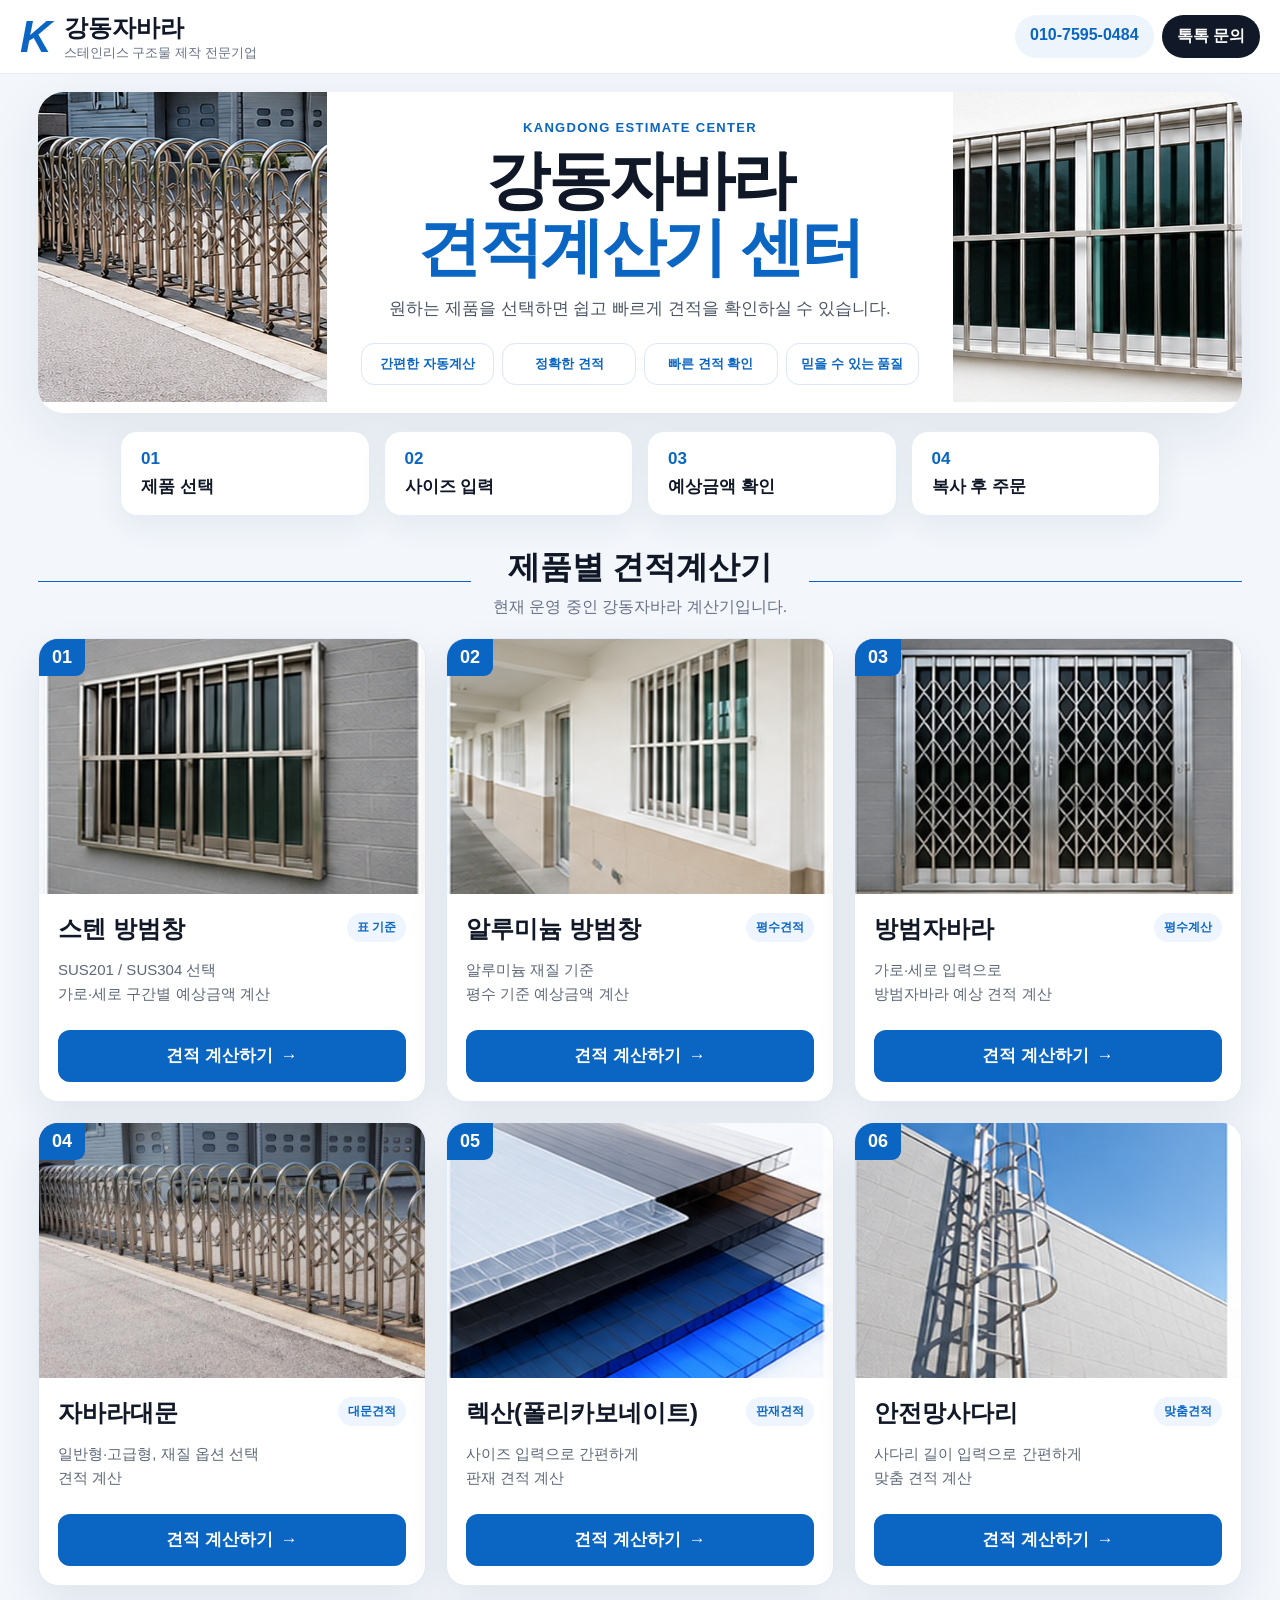
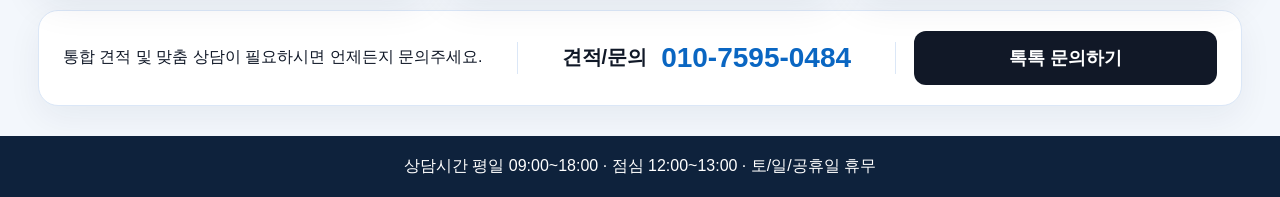
==== commit 2af93cd7: "Add files via upload" ====
--- a/index.html
+++ b/index.html
@@ -4,6 +4,6 @@
 <section class="hero"><img src="images/hero-left.jpg" alt="수동 자바라대문"><div class="hero-copy"><p>KANGDONG ESTIMATE CENTER</p><h1>강동자바라<br><em>견적계산기 센터</em></h1><span>원하는 제품을 선택하면 쉽고 빠르게 견적을 확인하실 수 있습니다.</span><div class="features"><b>간편한 자동계산</b><b>정확한 견적</b><b>빠른 견적 확인</b><b>믿을 수 있는 품질</b></div></div><img src="images/hero-right.jpg" alt="스텐 방범창"></section>
 <section class="steps"><div><b>01</b><span>제품 선택</span></div><div><b>02</b><span>사이즈 입력</span></div><div><b>03</b><span>예상금액 확인</span></div><div><b>04</b><span>복사 후 주문</span></div></section>
 <section class="heading"><i></i><div><h2>제품별 견적계산기</h2><p>현재 운영 중인 강동자바라 계산기입니다.</p></div><i></i></section>
-<section class="grid"><a class="card" href="https://choi2704.github.io/window-guard-qty-calculator/" target="_blank" rel="noopener"><span class="num">01</span><img src="images/stainless-window.jpg" alt="스텐 방범창"><div class="body"><div class="title-row"><h3>스텐 방범창</h3><span class="tag">평수견적</span></div><p>SUS201 / SUS304 선택<br>평수 기준 예상금액 계산</p><div class="btn">견적 계산하기 <b>→</b></div></div></a><a class="card" href="https://choi2704.github.io/kangdong-estimate/" target="_blank" rel="noopener"><span class="num">02</span><img src="images/aluminum-window.jpg" alt="알루미늄 방범창"><div class="body"><div class="title-row"><h3>알루미늄 방범창</h3><span class="tag">평수견적</span></div><p>알루미늄 재질 기준<br>평수 기준 예상금액 계산</p><div class="btn">견적 계산하기 <b>→</b></div></div></a><a class="card" href="https://choi2704.github.io/security-jabara-calculator/" target="_blank" rel="noopener"><span class="num">03</span><img src="images/security-jabara.jpg" alt="방범자바라"><div class="body"><div class="title-row"><h3>방범자바라</h3><span class="tag">평수계산</span></div><p>가로·세로 입력으로<br>방범자바라 예상 견적 계산</p><div class="btn">견적 계산하기 <b>→</b></div></div></a><a class="card" href="https://choi2704.github.io/jabara/" target="_blank" rel="noopener"><span class="num">04</span><img src="images/jabara-gate.jpg" alt="자바라대문"><div class="body"><div class="title-row"><h3>자바라대문</h3><span class="tag">대문견적</span></div><p>일반형·고급형, 재질 옵션 선택<br>견적 계산</p><div class="btn">견적 계산하기 <b>→</b></div></div></a><a class="card" href="https://choi2704.github.io/poly/" target="_blank" rel="noopener"><span class="num">05</span><img src="images/lexan.jpg" alt="렉산(폴리카보네이트)"><div class="body"><div class="title-row"><h3>렉산(폴리카보네이트)</h3><span class="tag">판재견적</span></div><p>사이즈 입력으로 간편하게<br>판재 견적 계산</p><div class="btn">견적 계산하기 <b>→</b></div></div></a><a class="card" href="https://choi2704.github.io/ladder-calculator/" target="_blank" rel="noopener"><span class="num">06</span><img src="images/ladder.jpg" alt="안전망사다리"><div class="body"><div class="title-row"><h3>안전망사다리</h3><span class="tag">맞춤견적</span></div><p>사다리 길이 입력으로 간편하게<br>맞춤 견적 계산</p><div class="btn">견적 계산하기 <b>→</b></div></div></a></section>
+<section class="grid"><a class="card" href="window-guard-table-calculator/"><span class="num">01</span><img src="images/stainless-window.jpg" alt="스텐 방범창"><div class="body"><div class="title-row"><h3>스텐 방범창</h3><span class="tag">표 기준</span></div><p>SUS201 / SUS304 선택<br>가로·세로 구간별 예상금액 계산</p><div class="btn">견적 계산하기 <b>→</b></div></div></a><a class="card" href="https://choi2704.github.io/kangdong-estimate/" target="_blank" rel="noopener"><span class="num">02</span><img src="images/aluminum-window.jpg" alt="알루미늄 방범창"><div class="body"><div class="title-row"><h3>알루미늄 방범창</h3><span class="tag">평수견적</span></div><p>알루미늄 재질 기준<br>평수 기준 예상금액 계산</p><div class="btn">견적 계산하기 <b>→</b></div></div></a><a class="card" href="https://choi2704.github.io/security-jabara-calculator/" target="_blank" rel="noopener"><span class="num">03</span><img src="images/security-jabara.jpg" alt="방범자바라"><div class="body"><div class="title-row"><h3>방범자바라</h3><span class="tag">평수계산</span></div><p>가로·세로 입력으로<br>방범자바라 예상 견적 계산</p><div class="btn">견적 계산하기 <b>→</b></div></div></a><a class="card" href="https://choi2704.github.io/jabara/" target="_blank" rel="noopener"><span class="num">04</span><img src="images/jabara-gate.jpg" alt="자바라대문"><div class="body"><div class="title-row"><h3>자바라대문</h3><span class="tag">대문견적</span></div><p>일반형·고급형, 재질 옵션 선택<br>견적 계산</p><div class="btn">견적 계산하기 <b>→</b></div></div></a><a class="card" href="https://choi2704.github.io/poly/" target="_blank" rel="noopener"><span class="num">05</span><img src="images/lexan.jpg" alt="렉산(폴리카보네이트)"><div class="body"><div class="title-row"><h3>렉산(폴리카보네이트)</h3><span class="tag">판재견적</span></div><p>사이즈 입력으로 간편하게<br>판재 견적 계산</p><div class="btn">견적 계산하기 <b>→</b></div></div></a><a class="card" href="https://choi2704.github.io/ladder-calculator/" target="_blank" rel="noopener"><span class="num">06</span><img src="images/ladder.jpg" alt="안전망사다리"><div class="body"><div class="title-row"><h3>안전망사다리</h3><span class="tag">맞춤견적</span></div><p>사다리 길이 입력으로 간편하게<br>맞춤 견적 계산</p><div class="btn">견적 계산하기 <b>→</b></div></div></a></section>
 <section class="contact"><div>통합 견적 및 맞춤 상담이 필요하시면 언제든지 문의주세요.</div><div class="phone"><span>견적/문의</span><strong>010-7595-0484</strong></div><a href="https://talk.naver.com/ct/w4a85f?frm=psf" target="_blank">톡톡 문의하기</a></section>
 </main><footer>상담시간 평일 09:00~18:00 · 점심 12:00~13:00 · 토/일/공휴일 휴무</footer></body></html>
